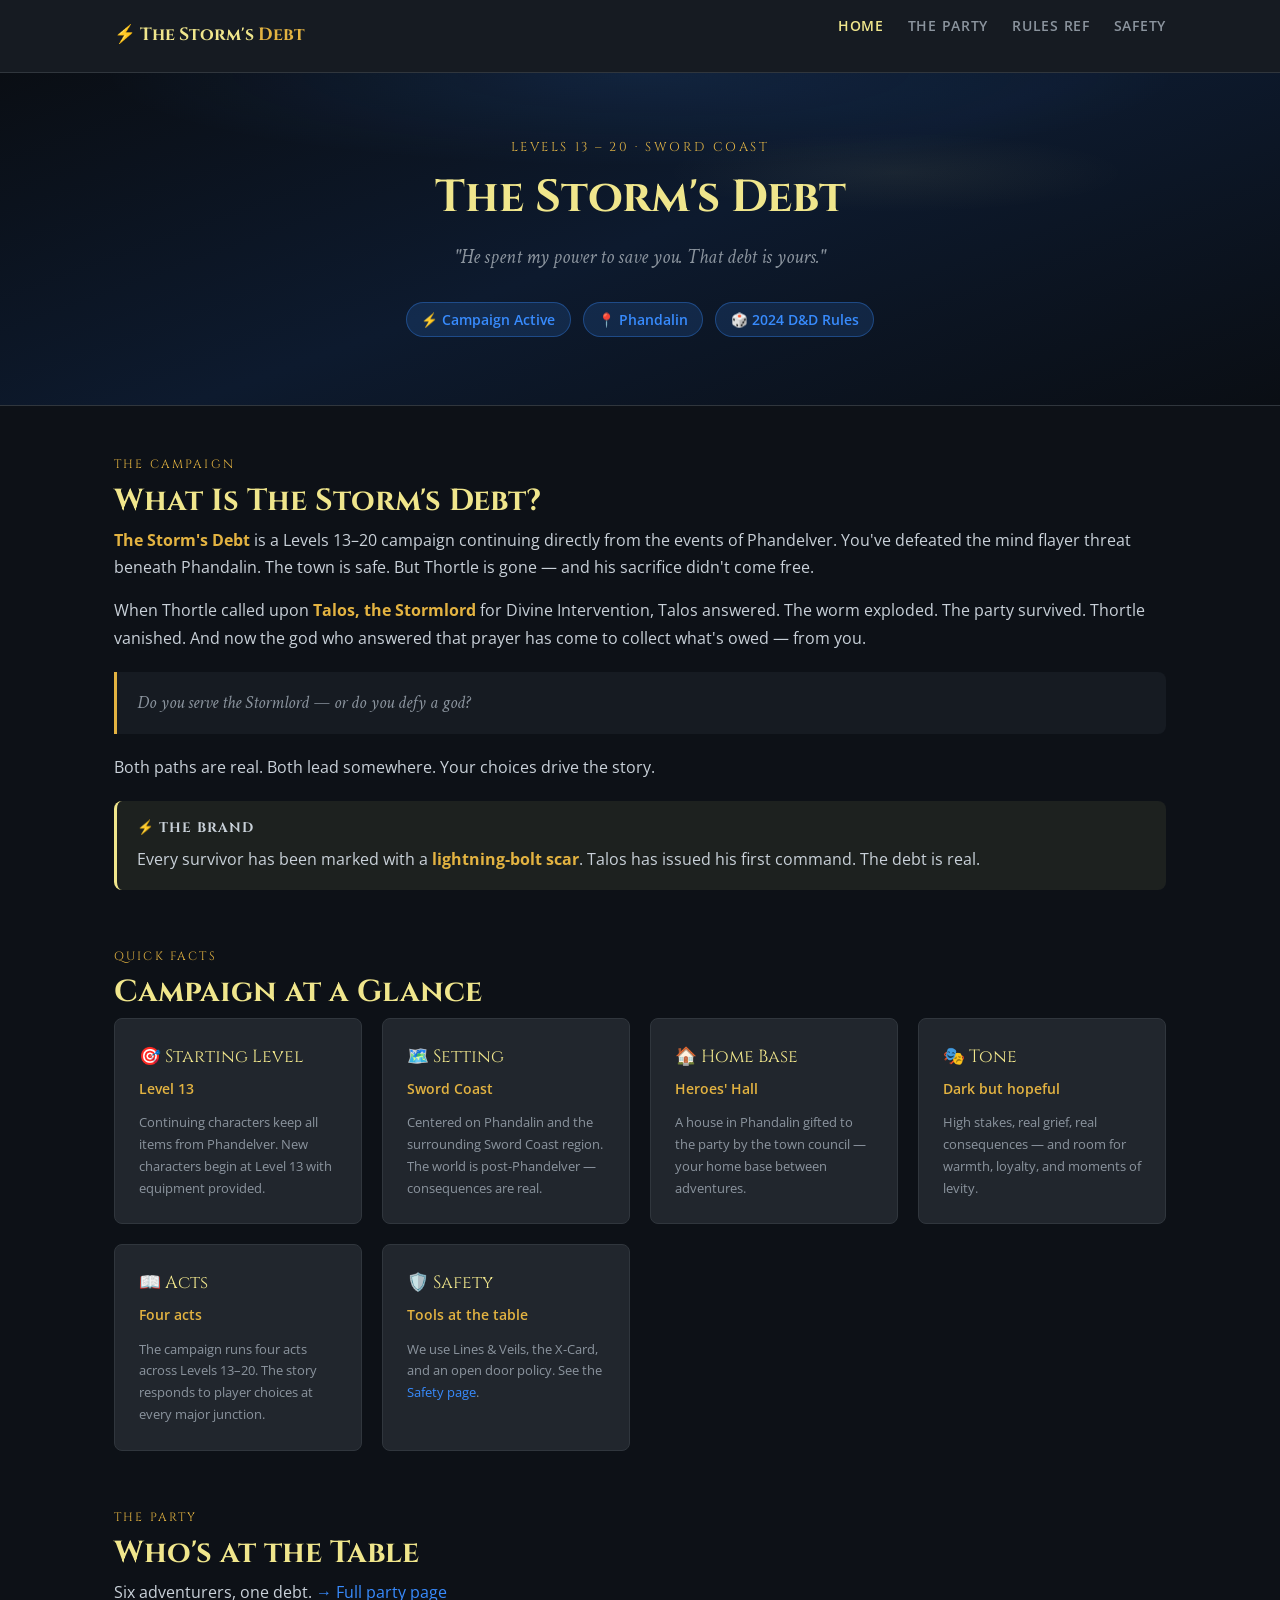
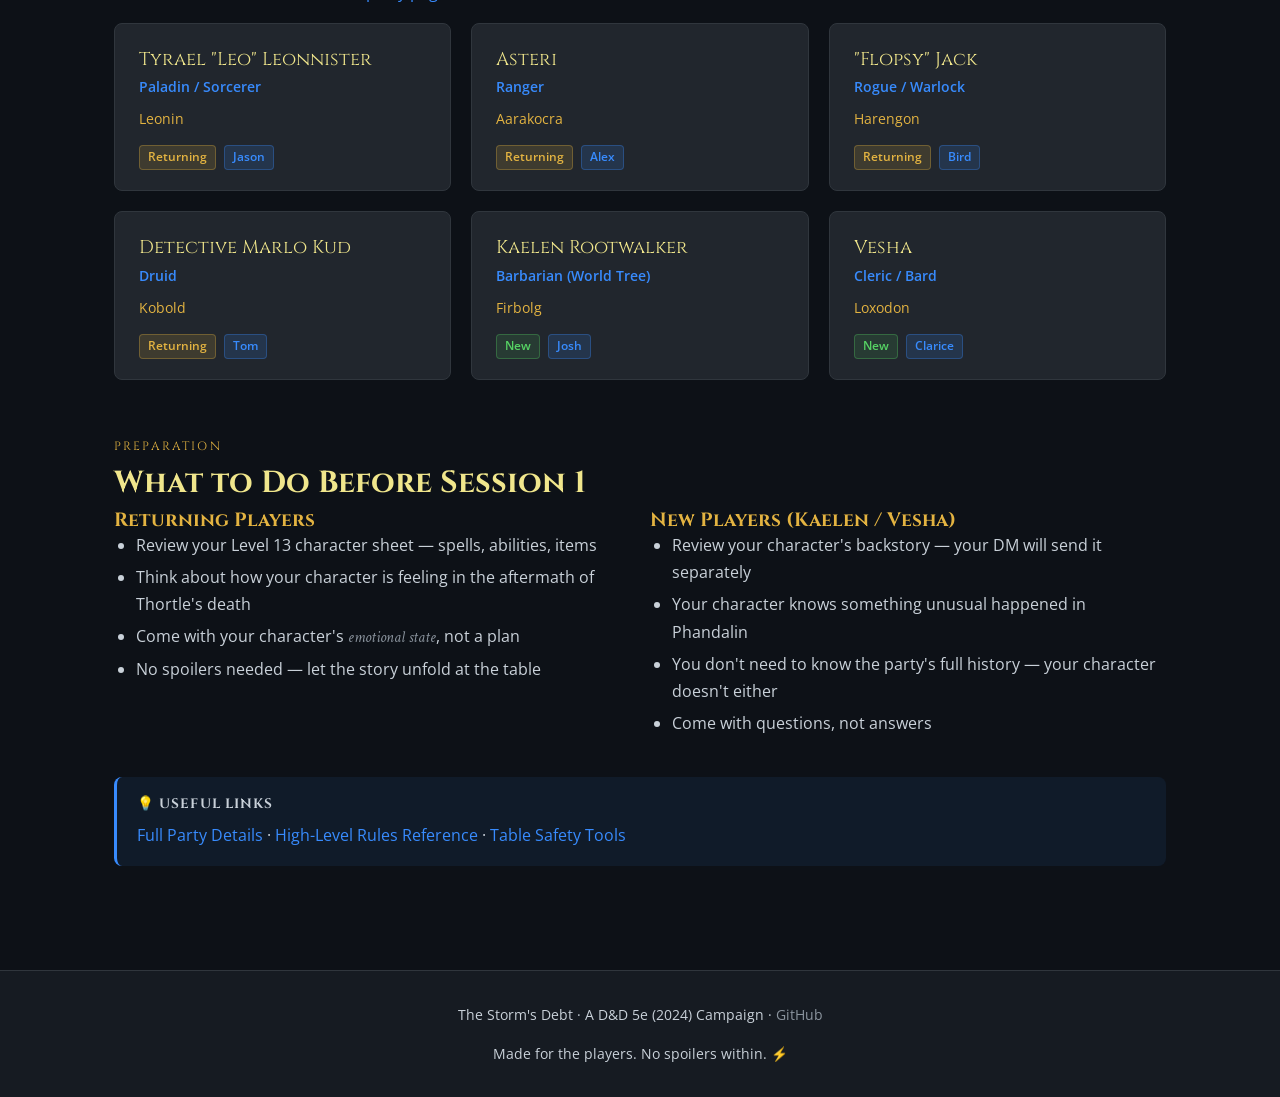
==== index.html @ 98447e7e "Remove Heroes' Hall nav links and inline references Co-authored-by: Copilot <223556219+Copilot@users" ====
<!DOCTYPE html>
<html lang="en">
<head>
  <meta charset="UTF-8" />
  <meta name="viewport" content="width=device-width, initial-scale=1.0" />
  <title>The Storm's Debt — Player Hub</title>
  <link rel="stylesheet" href="style.css" />
</head>
<body>

<nav class="site-nav">
  <div class="nav-inner">
    <span class="nav-brand">⚡ The Storm's <span>Debt</span></span>
    <ul class="nav-links">
      <li><a href="index.html" class="active">Home</a></li>
      <li><a href="party.html">The Party</a></li>
      <li><a href="rules.html">Rules Ref</a></li>
      <li><a href="safety.html">Safety</a></li>
    </ul>
  </div>
</nav>

<header class="hero">
  <p class="hero-eyebrow">Levels 13 – 20 · Sword Coast</p>
  <h1>The Storm's Debt</h1>
  <p class="hero-sub">"He spent my power to save you. That debt is yours."</p>
  <span class="hero-tag">⚡ Campaign Active</span>
  <span class="hero-tag">📍 Phandalin</span>
  <span class="hero-tag">🎲 2024 D&amp;D Rules</span>
</header>

<main class="container">

  <!-- What is this campaign -->
  <section class="section">
    <p class="section-label">The Campaign</p>
    <h2>What Is The Storm's Debt?</h2>
    <p>
      <strong>The Storm's Debt</strong> is a Levels&nbsp;13–20 campaign continuing directly from the events of
      Phandelver. You've defeated the mind flayer threat beneath Phandalin. The town is safe.
      But Thortle is gone — and his sacrifice didn't come free.
    </p>
    <p>
      When Thortle called upon <strong>Talos, the Stormlord</strong> for Divine Intervention, Talos answered.
      The worm exploded. The party survived. Thortle vanished. And now the god who answered that prayer
      has come to collect what's owed — from you.
    </p>
    <blockquote>
      Do you serve the Stormlord — or do you defy a god?
    </blockquote>
    <p>
      Both paths are real. Both lead somewhere. Your choices drive the story.
    </p>

    <div class="callout callout-warn">
      <p class="callout-title">⚡ The Brand</p>
      <p>Every survivor has been marked with a <strong>lightning-bolt scar</strong>.
      Talos has issued his first command. The debt is real.</p>
    </div>
  </section>

  <!-- At a Glance -->
  <section class="section">
    <p class="section-label">Quick Facts</p>
    <h2>Campaign at a Glance</h2>
    <div class="grid-3">
      <div class="card">
        <div class="card-title">🎯 Starting Level</div>
        <div class="card-sub">Level 13</div>
        <p class="card-meta">Continuing characters keep all items from Phandelver. New characters begin at Level 13 with equipment provided.</p>
      </div>
      <div class="card">
        <div class="card-title">🗺️ Setting</div>
        <div class="card-sub">Sword Coast</div>
        <p class="card-meta">Centered on Phandalin and the surrounding Sword Coast region. The world is post-Phandelver — consequences are real.</p>
      </div>
      <div class="card">
        <div class="card-title">🏠 Home Base</div>
        <div class="card-sub">Heroes' Hall</div>
        <p class="card-meta">A house in Phandalin gifted to the party by the town council — your home base between adventures.</p>
      </div>
      <div class="card">
        <div class="card-title">🎭 Tone</div>
        <div class="card-sub">Dark but hopeful</div>
        <p class="card-meta">High stakes, real grief, real consequences — and room for warmth, loyalty, and moments of levity.</p>
      </div>
      <div class="card">
        <div class="card-title">📖 Acts</div>
        <div class="card-sub">Four acts</div>
        <p class="card-meta">The campaign runs four acts across Levels 13–20. The story responds to player choices at every major junction.</p>
      </div>
      <div class="card">
        <div class="card-title">🛡️ Safety</div>
        <div class="card-sub">Tools at the table</div>
        <p class="card-meta">We use Lines &amp; Veils, the X-Card, and an open door policy. See the <a href="safety.html">Safety page</a>.</p>
      </div>
    </div>
  </section>

  <!-- Party Snapshot -->
  <section class="section">
    <p class="section-label">The Party</p>
    <h2>Who's at the Table</h2>
    <p>Six adventurers, one debt. <a href="party.html">→ Full party page</a></p>
    <div class="grid-2">
      <div class="char-card">
        <div class="char-name">Tyrael "Leo" Leonnister</div>
        <div class="char-class">Paladin / Sorcerer</div>
        <div class="char-race">Leonin</div>
        <span class="badge">Returning</span>
        <span class="badge-blue badge">Jason</span>
      </div>
      <div class="char-card">
        <div class="char-name">Asteri</div>
        <div class="char-class">Ranger</div>
        <div class="char-race">Aarakocra</div>
        <span class="badge">Returning</span>
        <span class="badge-blue badge">Alex</span>
      </div>
      <div class="char-card">
        <div class="char-name">"Flopsy" Jack</div>
        <div class="char-class">Rogue / Warlock</div>
        <div class="char-race">Harengon</div>
        <span class="badge">Returning</span>
        <span class="badge-blue badge">Bird</span>
      </div>
      <div class="char-card">
        <div class="char-name">Detective Marlo Kud</div>
        <div class="char-class">Druid</div>
        <div class="char-race">Kobold</div>
        <span class="badge">Returning</span>
        <span class="badge-blue badge">Tom</span>
      </div>
      <div class="char-card">
        <div class="char-name">Kaelen Rootwalker</div>
        <div class="char-class">Barbarian (World Tree)</div>
        <div class="char-race">Firbolg</div>
        <span class="badge-green badge">New</span>
        <span class="badge-blue badge">Josh</span>
      </div>
      <div class="char-card">
        <div class="char-name">Vesha</div>
        <div class="char-class">Cleric / Bard</div>
        <div class="char-race">Loxodon</div>
        <span class="badge-green badge">New</span>
        <span class="badge-blue badge">Clarice</span>
      </div>
    </div>
  </section>

  <!-- Session 0 checklist -->
  <section class="section">
    <p class="section-label">Preparation</p>
    <h2>What to Do Before Session 1</h2>
    <div class="grid-2">
      <div>
        <h3>Returning Players</h3>
        <ul>
          <li>Review your Level&nbsp;13 character sheet — spells, abilities, items</li>
          <li>Think about how your character is feeling in the aftermath of Thortle's death</li>
          <li>Come with your character's <em>emotional state</em>, not a plan</li>
          <li>No spoilers needed — let the story unfold at the table</li>
        </ul>
      </div>
      <div>
        <h3>New Players (Kaelen / Vesha)</h3>
        <ul>
          <li>Review your character's backstory — your DM will send it separately</li>
          <li>Your character knows something unusual happened in Phandalin</li>
          <li>You don't need to know the party's full history — your character doesn't either</li>
          <li>Come with questions, not answers</li>
        </ul>
      </div>
    </div>

    <div class="callout callout-info mt-3">
      <p class="callout-title">💡 Useful Links</p>
      <p>
        <a href="party.html">Full Party Details</a> ·
        <a href="rules.html">High-Level Rules Reference</a> ·
        <a href="safety.html">Table Safety Tools</a>
      </p>
    </div>
  </section>

</main>

<footer class="site-footer">
  <p>The Storm's Debt · A D&amp;D 5e (2024) Campaign · <a href="https://github.com/beardofedu/storms-debt-players" target="_blank">GitHub</a></p>
  <p class="mt-1">Made for the players. No spoilers within. ⚡</p>
</footer>

</body>
</html>
---- style.css ----
/* The Storm's Debt — Player Site Styles */

@import url('https://fonts.googleapis.com/css2?family=Cinzel:wght@400;600;700&family=Crimson+Text:ital,wght@0,400;0,600;1,400&family=Open+Sans:wght@400;600&display=swap');

:root {
  --bg:         #0d1117;
  --surface:    #161b22;
  --card:       #21262d;
  --border:     #30363d;
  --text:       #c9d1d9;
  --text-muted: #8b949e;
  --accent:     #388bfd;
  --gold:       #e3b341;
  --lightning:  #f0e68c;
  --danger:     #f85149;
  --success:    #56d364;
  --radius:     8px;
}

*, *::before, *::after { box-sizing: border-box; margin: 0; padding: 0; }

html { scroll-behavior: smooth; }

body {
  background: var(--bg);
  color: var(--text);
  font-family: 'Open Sans', sans-serif;
  font-size: 16px;
  line-height: 1.7;
  min-height: 100vh;
}

/* ── Typography ───────────────────────────────────────────────── */
h1, h2, h3, h4 {
  font-family: 'Cinzel', serif;
  line-height: 1.2;
  color: var(--lightning);
}

h1 { font-size: clamp(1.8rem, 4vw, 2.8rem); }
h2 { font-size: clamp(1.3rem, 3vw, 1.9rem); margin-bottom: .5rem; }
h3 { font-size: 1.2rem; color: var(--gold); }
h4 { font-size: 1rem; color: var(--accent); }

p { margin-bottom: 1rem; color: var(--text); }
p:last-child { margin-bottom: 0; }

a { color: var(--accent); text-decoration: none; transition: color .2s; }
a:hover { color: var(--lightning); }

strong { color: var(--gold); }
em { font-family: 'Crimson Text', serif; font-style: italic; color: var(--text-muted); }

ul, ol { padding-left: 1.4rem; margin-bottom: 1rem; }
li { margin-bottom: .3rem; }

hr {
  border: none;
  border-top: 1px solid var(--border);
  margin: 2rem 0;
}

/* ── Navigation ───────────────────────────────────────────────── */
.site-nav {
  background: var(--surface);
  border-bottom: 1px solid var(--border);
  position: sticky;
  top: 0;
  z-index: 100;
}

.nav-inner {
  max-width: 1100px;
  margin: 0 auto;
  padding: .75rem 1.5rem;
  display: flex;
  align-items: center;
  justify-content: space-between;
  gap: 1rem;
  flex-wrap: wrap;
}

.nav-brand {
  font-family: 'Cinzel', serif;
  font-size: 1.1rem;
  font-weight: 700;
  color: var(--lightning);
  white-space: nowrap;
}

.nav-brand span { color: var(--gold); }

.nav-links {
  display: flex;
  gap: 1.5rem;
  list-style: none;
  flex-wrap: wrap;
}

.nav-links a {
  color: var(--text-muted);
  font-size: .9rem;
  font-weight: 600;
  text-transform: uppercase;
  letter-spacing: .05em;
  transition: color .2s;
}

.nav-links a:hover,
.nav-links a.active { color: var(--lightning); }

/* ── Hero Banner ──────────────────────────────────────────────── */
.hero {
  background: linear-gradient(160deg, #0a0e14 0%, #0d1a2e 50%, #0a0e14 100%);
  border-bottom: 1px solid var(--border);
  padding: 4rem 1.5rem;
  text-align: center;
  position: relative;
  overflow: hidden;
}

.hero::before {
  content: '';
  position: absolute;
  inset: 0;
  background:
    radial-gradient(ellipse 60% 40% at 50% 0%, rgba(56,139,253,.12) 0%, transparent 70%),
    radial-gradient(ellipse 30% 20% at 70% 30%, rgba(240,230,140,.06) 0%, transparent 60%);
  pointer-events: none;
}

.hero-eyebrow {
  font-family: 'Cinzel', serif;
  font-size: .8rem;
  letter-spacing: .2em;
  text-transform: uppercase;
  color: var(--gold);
  margin-bottom: .75rem;
}

.hero h1 { margin-bottom: 1rem; }

.hero-sub {
  font-family: 'Crimson Text', serif;
  font-size: 1.25rem;
  color: var(--text-muted);
  max-width: 600px;
  margin: 0 auto 1.5rem;
  font-style: italic;
}

.hero-tag {
  display: inline-block;
  background: rgba(56,139,253,.15);
  border: 1px solid rgba(56,139,253,.35);
  border-radius: 20px;
  padding: .3rem .9rem;
  font-size: .85rem;
  color: var(--accent);
  font-weight: 600;
  margin: .25rem;
}

/* ── Page Header (non-home pages) ─────────────────────────────── */
.page-header {
  background: var(--surface);
  border-bottom: 1px solid var(--border);
  padding: 2.5rem 1.5rem;
  text-align: center;
}

.page-header h1 { margin-bottom: .5rem; }
.page-header p { color: var(--text-muted); font-style: italic; font-family: 'Crimson Text', serif; font-size: 1.1rem; }

/* ── Layout ───────────────────────────────────────────────────── */
.container {
  max-width: 1100px;
  margin: 0 auto;
  padding: 3rem 1.5rem;
}

.section { margin-bottom: 3.5rem; }
.section-label {
  font-family: 'Cinzel', serif;
  font-size: .75rem;
  letter-spacing: .18em;
  text-transform: uppercase;
  color: var(--gold);
  margin-bottom: .5rem;
}

.grid-2 { display: grid; grid-template-columns: repeat(auto-fit, minmax(280px, 1fr)); gap: 1.25rem; }
.grid-3 { display: grid; grid-template-columns: repeat(auto-fit, minmax(220px, 1fr)); gap: 1.25rem; }

/* ── Cards ────────────────────────────────────────────────────── */
.card {
  background: var(--card);
  border: 1px solid var(--border);
  border-radius: var(--radius);
  padding: 1.5rem;
  transition: border-color .2s, transform .15s;
}

.card:hover {
  border-color: var(--accent);
  transform: translateY(-2px);
}

.card-title {
  font-family: 'Cinzel', serif;
  font-size: 1.1rem;
  color: var(--lightning);
  margin-bottom: .25rem;
}

.card-sub {
  font-size: .85rem;
  color: var(--gold);
  margin-bottom: .75rem;
  font-weight: 600;
}

.card-meta {
  font-size: .8rem;
  color: var(--text-muted);
}

/* ── Character Cards ──────────────────────────────────────────── */
.char-card {
  background: var(--card);
  border: 1px solid var(--border);
  border-radius: var(--radius);
  padding: 1.25rem 1.5rem;
  transition: border-color .2s;
}

.char-card:hover { border-color: var(--gold); }

.char-name {
  font-family: 'Cinzel', serif;
  font-size: 1.15rem;
  color: var(--lightning);
}

.char-class {
  font-size: .9rem;
  color: var(--accent);
  font-weight: 600;
  margin-bottom: .5rem;
}

.char-race {
  font-size: .85rem;
  color: var(--gold);
  margin-bottom: .75rem;
}

.char-player {
  font-size: .8rem;
  color: var(--text-muted);
  text-transform: uppercase;
  letter-spacing: .05em;
}

.badge {
  display: inline-block;
  background: rgba(227,179,65,.15);
  border: 1px solid rgba(227,179,65,.3);
  border-radius: 4px;
  padding: .1rem .5rem;
  font-size: .75rem;
  color: var(--gold);
  font-weight: 600;
  margin-right: .25rem;
}

.badge-blue {
  background: rgba(56,139,253,.15);
  border-color: rgba(56,139,253,.3);
  color: var(--accent);
}

.badge-green {
  background: rgba(86,211,100,.12);
  border-color: rgba(86,211,100,.3);
  color: var(--success);
}

/* ── Tables ───────────────────────────────────────────────────── */
.table-wrap { overflow-x: auto; margin: 1rem 0; border-radius: var(--radius); border: 1px solid var(--border); }

table {
  width: 100%;
  border-collapse: collapse;
  font-size: .9rem;
}

thead { background: var(--surface); }

th {
  text-align: left;
  padding: .75rem 1rem;
  font-family: 'Cinzel', serif;
  font-size: .8rem;
  font-weight: 600;
  color: var(--gold);
  letter-spacing: .06em;
  text-transform: uppercase;
  border-bottom: 1px solid var(--border);
  white-space: nowrap;
}

td {
  padding: .7rem 1rem;
  border-bottom: 1px solid rgba(48,54,61,.6);
  vertical-align: top;
}

tr:last-child td { border-bottom: none; }
tr:hover td { background: rgba(255,255,255,.02); }

/* ── Callouts ─────────────────────────────────────────────────── */
.callout {
  border-radius: var(--radius);
  padding: 1rem 1.25rem;
  margin: 1.25rem 0;
  border-left: 3px solid;
}

.callout-info {
  background: rgba(56,139,253,.08);
  border-color: var(--accent);
}

.callout-warn {
  background: rgba(240,230,140,.07);
  border-color: var(--lightning);
}

.callout-danger {
  background: rgba(248,81,73,.08);
  border-color: var(--danger);
}

.callout-success {
  background: rgba(86,211,100,.08);
  border-color: var(--success);
}

.callout-title {
  font-family: 'Cinzel', serif;
  font-size: .85rem;
  font-weight: 700;
  text-transform: uppercase;
  letter-spacing: .08em;
  margin-bottom: .4rem;
}

/* ── Facility Grid ────────────────────────────────────────────── */
.facility-card {
  background: var(--card);
  border: 1px solid var(--border);
  border-radius: var(--radius);
  padding: 1rem 1.25rem;
}

.facility-name {
  font-family: 'Cinzel', serif;
  font-size: 1rem;
  color: var(--lightning);
  margin-bottom: .2rem;
}

.facility-steward {
  font-size: .8rem;
  color: var(--gold);
  margin-bottom: .5rem;
}

.facility-desc {
  font-size: .875rem;
  color: var(--text-muted);
  line-height: 1.5;
}

/* ── Quote Block ──────────────────────────────────────────────── */
blockquote {
  background: var(--surface);
  border-left: 3px solid var(--gold);
  border-radius: 0 var(--radius) var(--radius) 0;
  padding: 1rem 1.25rem;
  margin: 1.25rem 0;
  font-family: 'Crimson Text', serif;
  font-size: 1.1rem;
  font-style: italic;
  color: var(--text-muted);
}

/* ── Footer ───────────────────────────────────────────────────── */
.site-footer {
  background: var(--surface);
  border-top: 1px solid var(--border);
  text-align: center;
  padding: 2rem 1.5rem;
  font-size: .85rem;
  color: var(--text-muted);
}

.site-footer a { color: var(--text-muted); }
.site-footer a:hover { color: var(--accent); }

/* ── D&D Beyond Link ──────────────────────────────────────────── */
.ddb-link {
  display: inline-flex;
  align-items: center;
  gap: .35rem;
  margin-top: .85rem;
  padding: .35rem .75rem;
  background: rgba(190,30,45,.12);
  border: 1px solid rgba(190,30,45,.35);
  border-radius: 6px;
  font-size: .8rem;
  font-weight: 600;
  color: #e8524a;
  text-decoration: none;
  transition: background .2s, border-color .2s, color .2s;
}

.ddb-link:hover {
  background: rgba(190,30,45,.22);
  border-color: rgba(190,30,45,.6);
  color: #f0756e;
}

.ddb-icon {
  width: 16px;
  height: 16px;
  object-fit: contain;
  flex-shrink: 0;
  image-rendering: auto;
}

/* ── Utility ──────────────────────────────────────────────────── */
.text-muted  { color: var(--text-muted); }
.text-gold   { color: var(--gold); }
.text-accent { color: var(--accent); }
.text-center { text-align: center; }
.mt-1  { margin-top: .5rem; }
.mt-2  { margin-top: 1rem; }
.mt-3  { margin-top: 1.5rem; }
.mb-0  { margin-bottom: 0 !important; }
.mb-1  { margin-bottom: .5rem; }
.mb-2  { margin-bottom: 1rem; }

/* ── Responsive ───────────────────────────────────────────────── */
@media (max-width: 600px) {
  .nav-links { gap: .75rem; }
  .nav-links a { font-size: .8rem; }
  .hero { padding: 2.5rem 1rem; }
  .container { padding: 2rem 1rem; }
  table { font-size: .8rem; }
  th, td { padding: .6rem .75rem; }
}
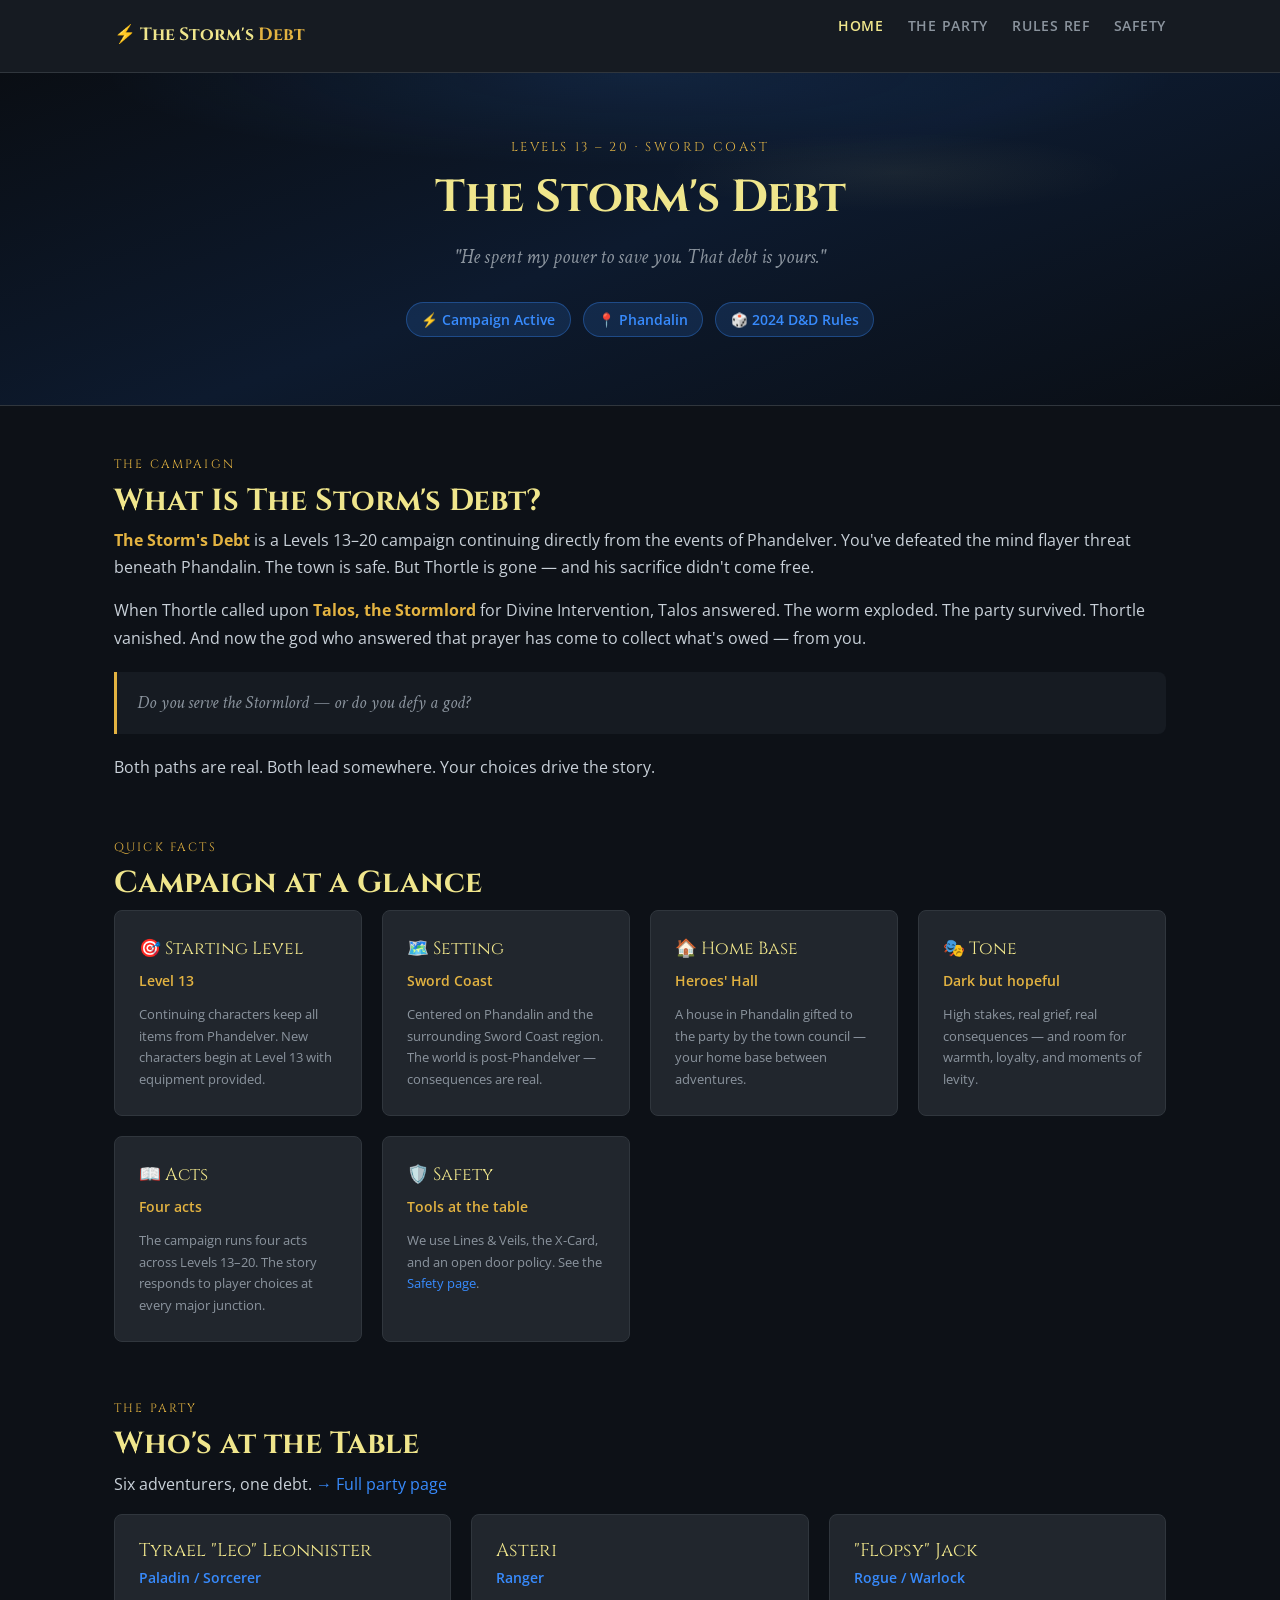
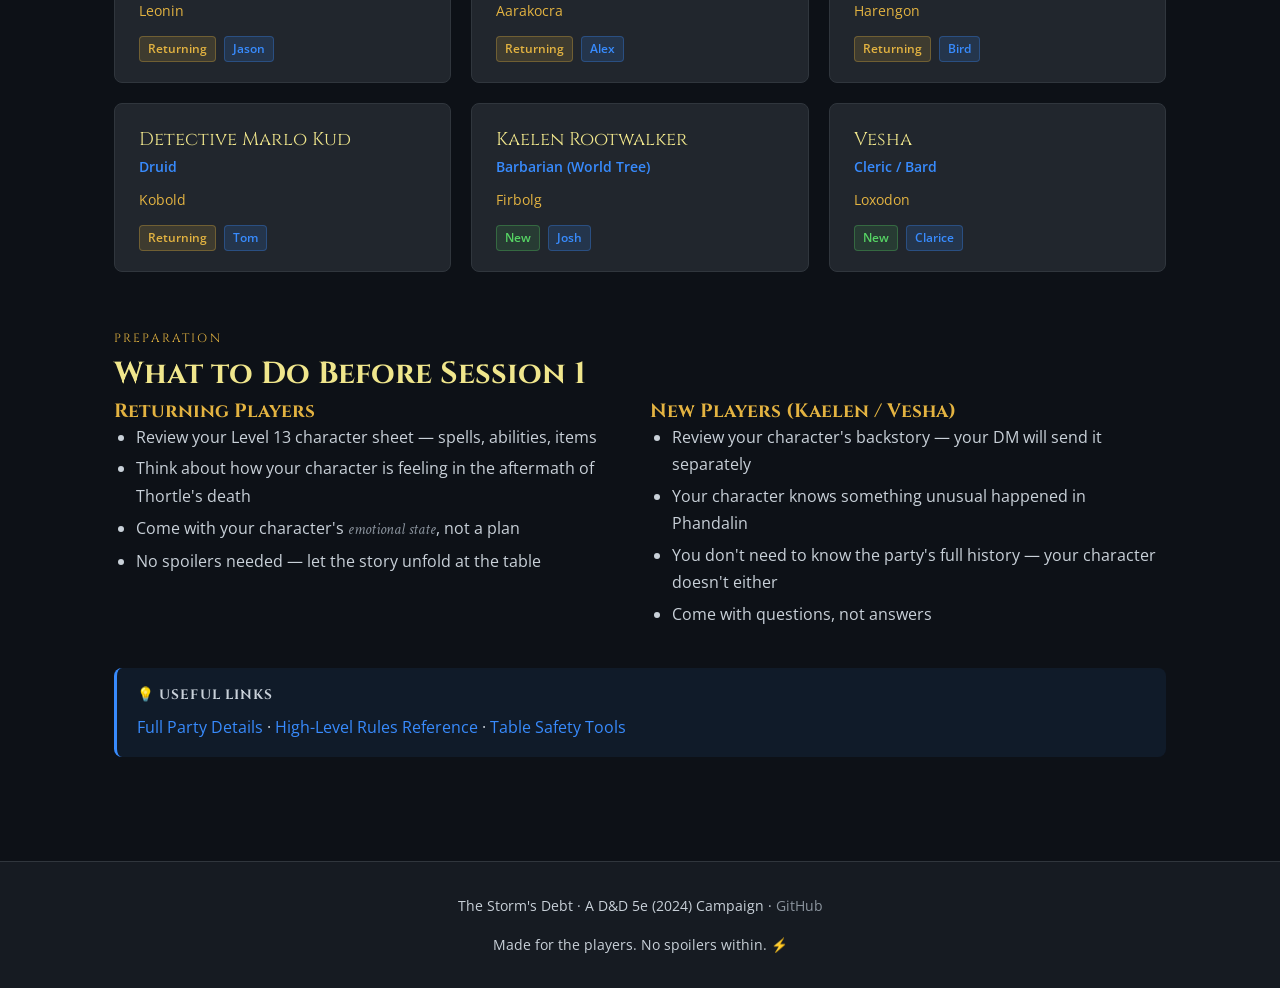
==== commit 2856567d: "Hide 'The Brand' callout on index page Co-authored-by: Copilot <223556219+Copilot@users.noreply.gith" ====
--- a/index.html
+++ b/index.html
@@ -52,11 +52,13 @@
       Both paths are real. Both lead somewhere. Your choices drive the story.
     </p>
 
+    <!-- The Brand callout hidden for now
     <div class="callout callout-warn">
       <p class="callout-title">⚡ The Brand</p>
       <p>Every survivor has been marked with a <strong>lightning-bolt scar</strong>.
       Talos has issued his first command. The debt is real.</p>
     </div>
+    -->
   </section>
 
   <!-- At a Glance -->
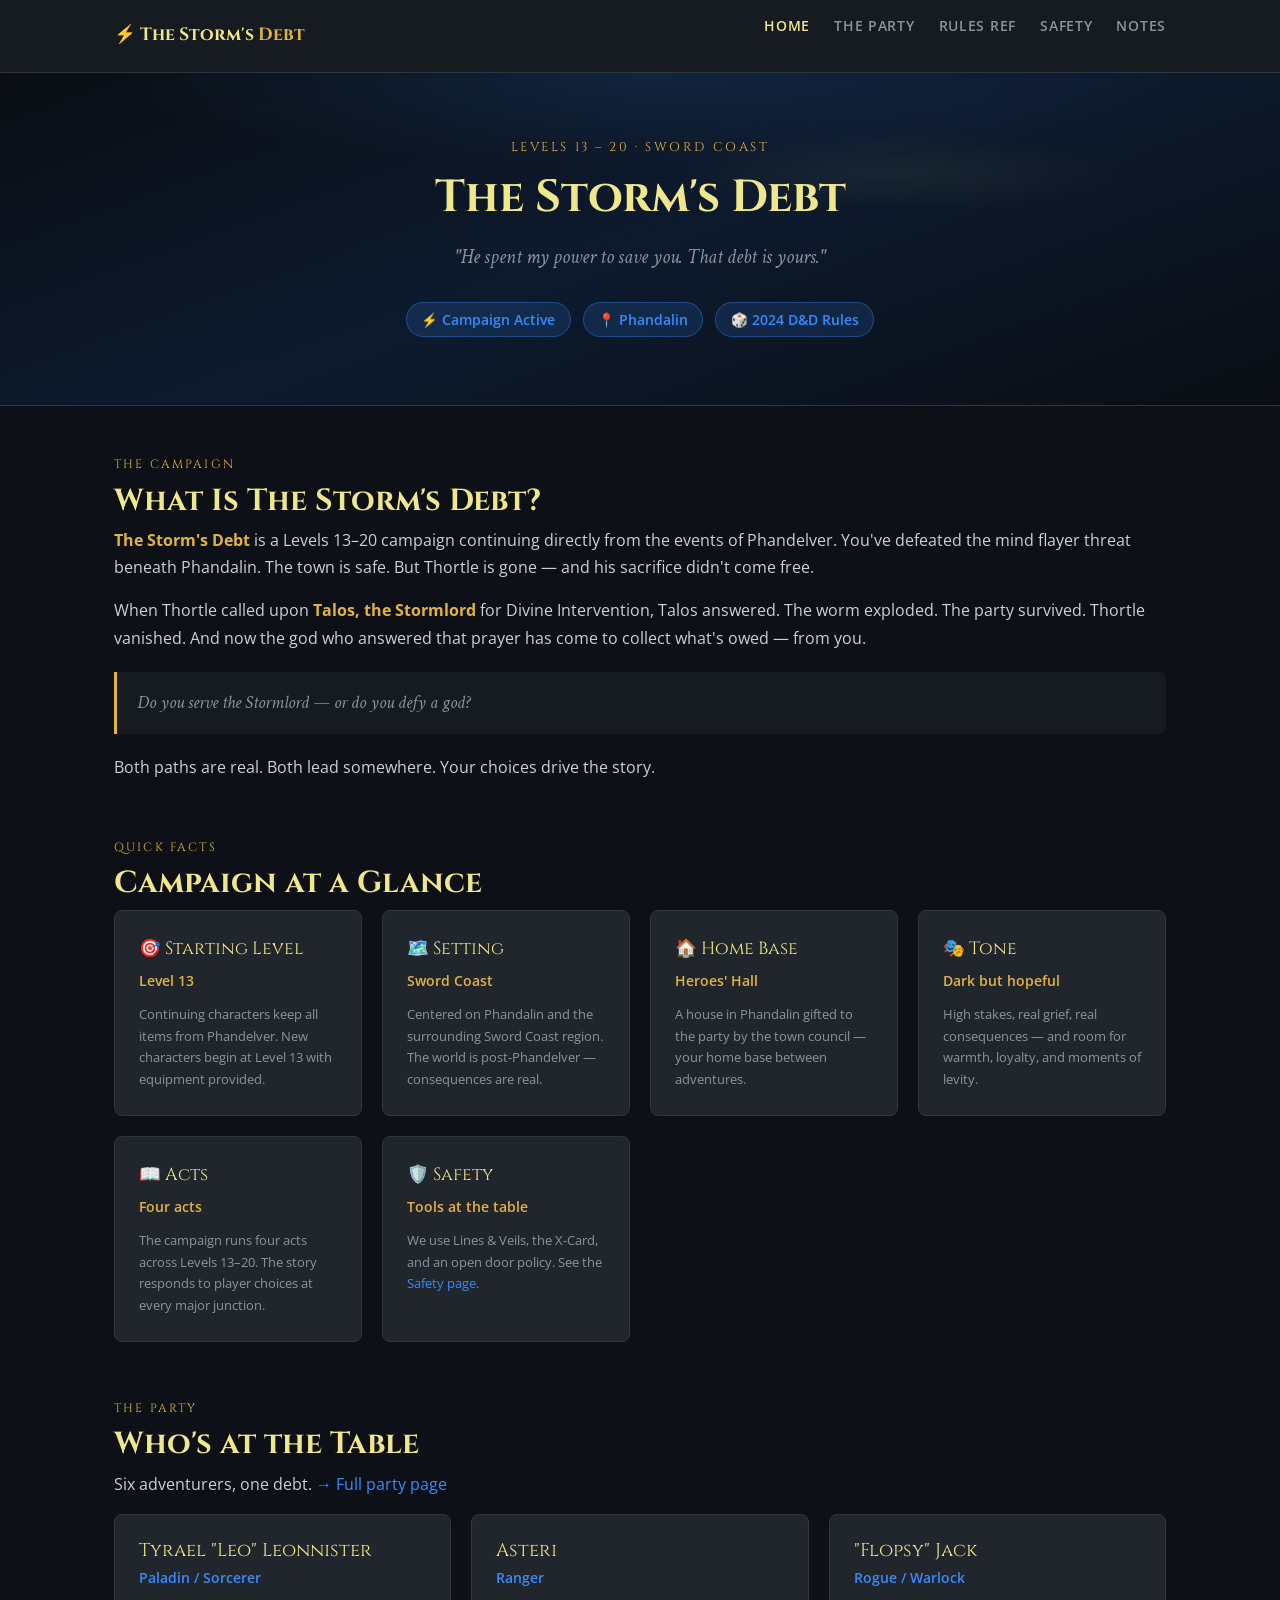
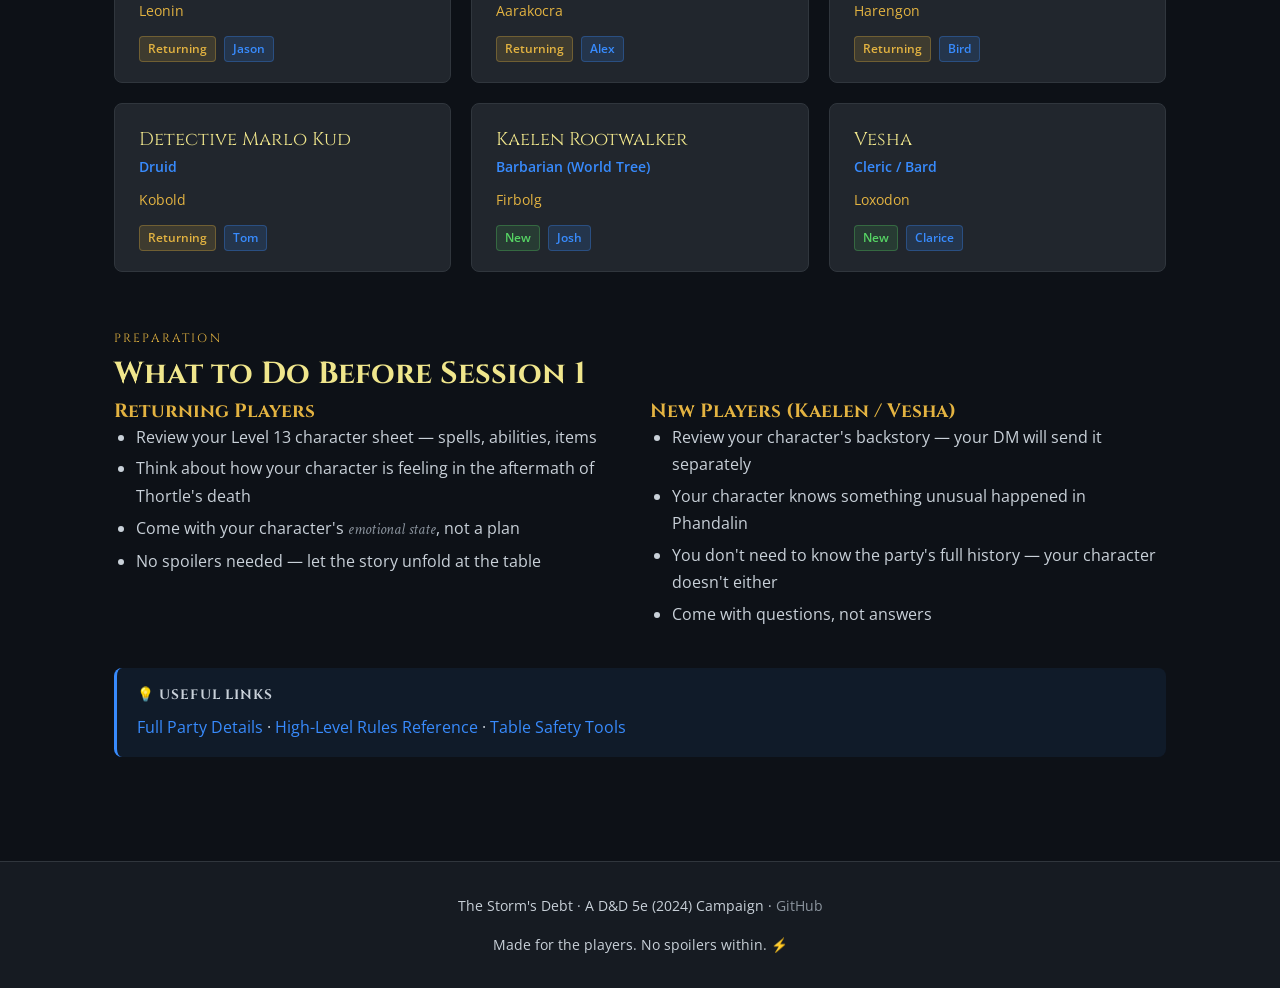
==== commit 0197a3ca: "Add Notes link to nav header on all pages Co-authored-by: Copilot <223556219+Copilot@users.noreply.g" ====
--- a/index.html
+++ b/index.html
@@ -16,6 +16,7 @@
       <li><a href="party.html">The Party</a></li>
       <li><a href="rules.html">Rules Ref</a></li>
       <li><a href="safety.html">Safety</a></li>
+      <li><a href="https://docs.google.com/document/d/15RtunA9WTFfW29Kl--05QRfiUGtuOV6vPU0Ejr-IwFA/edit?tab=t.0" target="_blank" rel="noopener">Notes</a></li>
     </ul>
   </div>
 </nav>
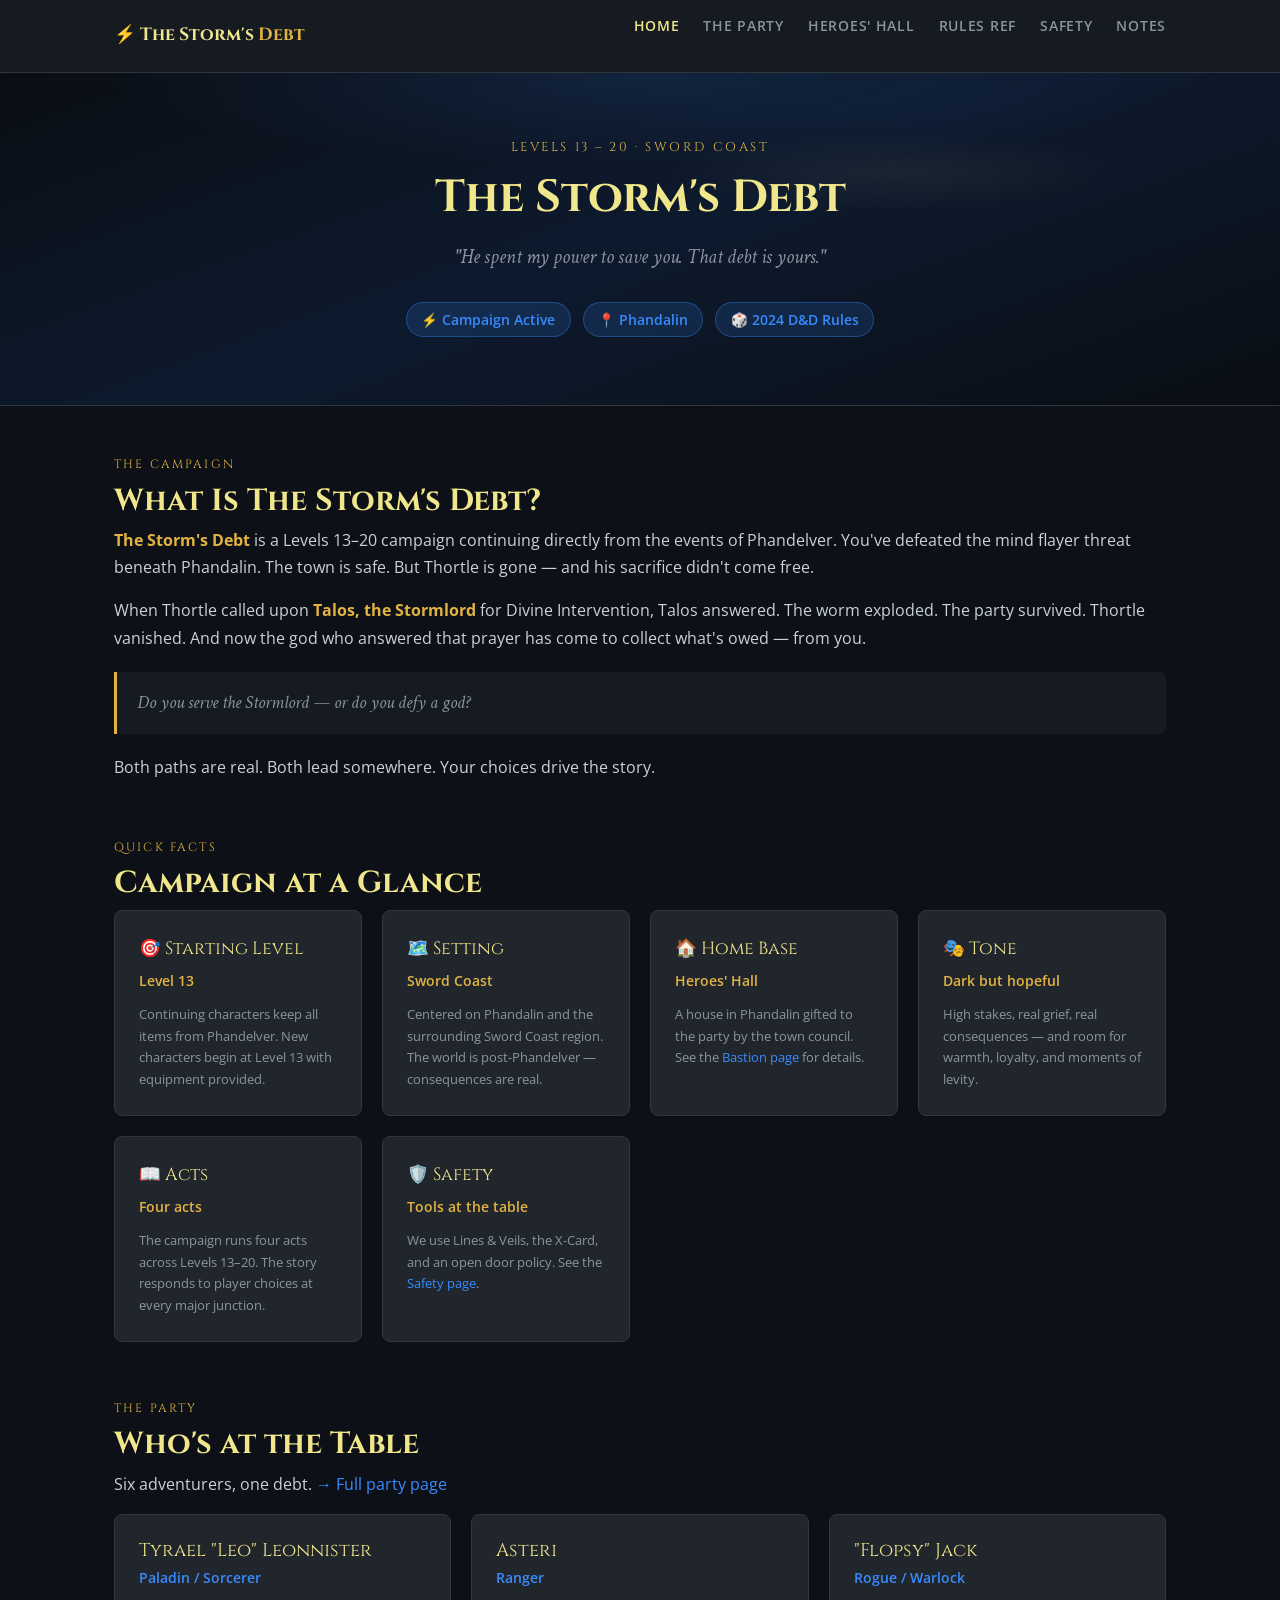
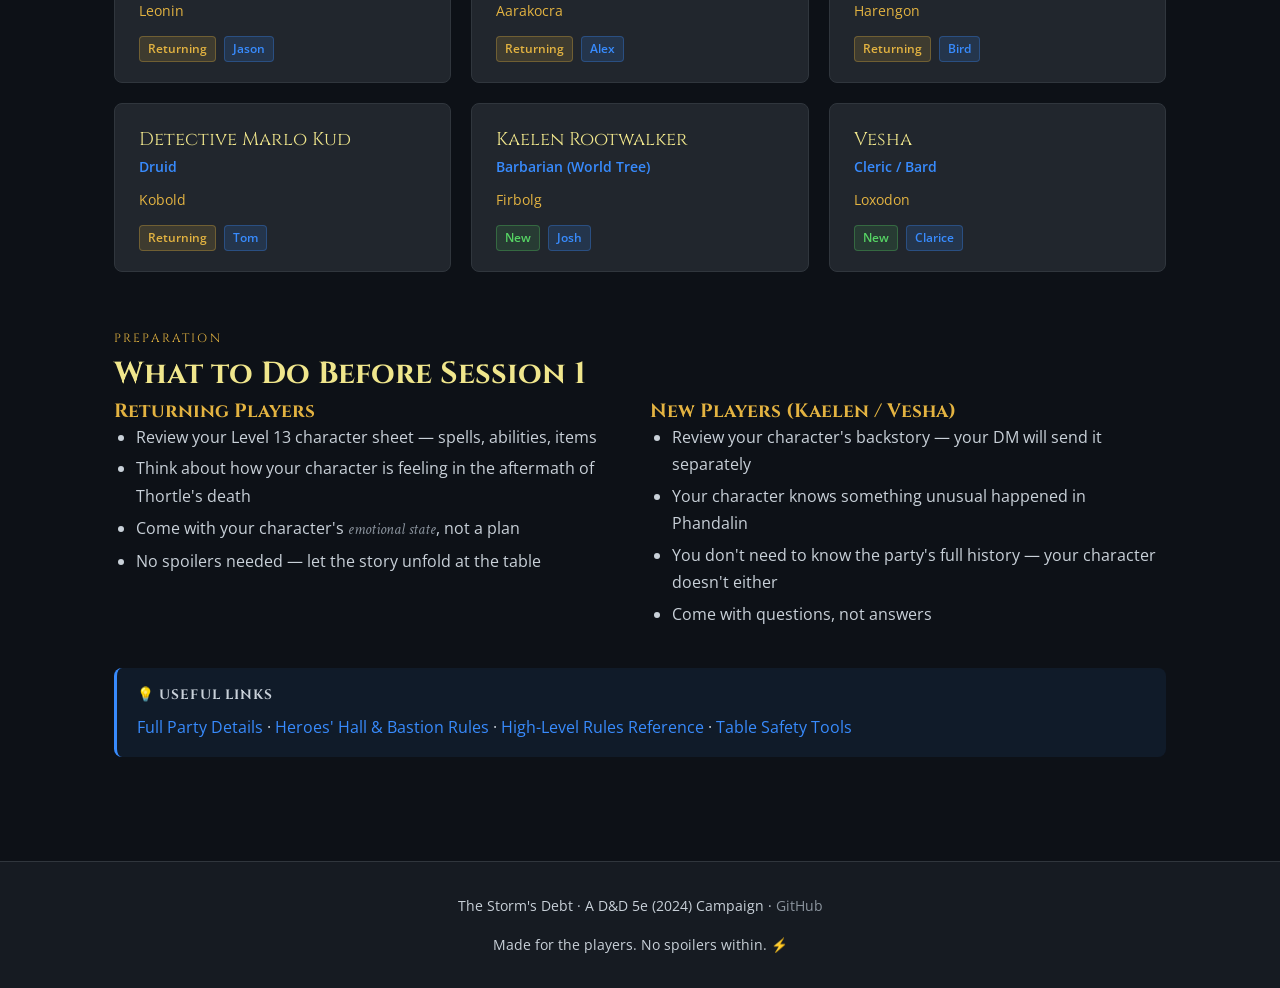
==== commit d9564a05: "Restore Heroes' Hall nav links and inline references Co-authored-by: Copilot <223556219+Copilot@user" ====
--- a/index.html
+++ b/index.html
@@ -14,6 +14,7 @@
     <ul class="nav-links">
       <li><a href="index.html" class="active">Home</a></li>
       <li><a href="party.html">The Party</a></li>
+      <li><a href="bastion.html">Heroes' Hall</a></li>
       <li><a href="rules.html">Rules Ref</a></li>
       <li><a href="safety.html">Safety</a></li>
       <li><a href="https://docs.google.com/document/d/15RtunA9WTFfW29Kl--05QRfiUGtuOV6vPU0Ejr-IwFA/edit?tab=t.0" target="_blank" rel="noopener">Notes</a></li>
@@ -80,7 +81,7 @@
       <div class="card">
         <div class="card-title">🏠 Home Base</div>
         <div class="card-sub">Heroes' Hall</div>
-        <p class="card-meta">A house in Phandalin gifted to the party by the town council — your home base between adventures.</p>
+        <p class="card-meta">A house in Phandalin gifted to the party by the town council. See the <a href="bastion.html">Bastion page</a> for details.</p>
       </div>
       <div class="card">
         <div class="card-title">🎭 Tone</div>
@@ -180,6 +181,7 @@
       <p class="callout-title">💡 Useful Links</p>
       <p>
         <a href="party.html">Full Party Details</a> ·
+        <a href="bastion.html">Heroes' Hall &amp; Bastion Rules</a> ·
         <a href="rules.html">High-Level Rules Reference</a> ·
         <a href="safety.html">Table Safety Tools</a>
       </p>
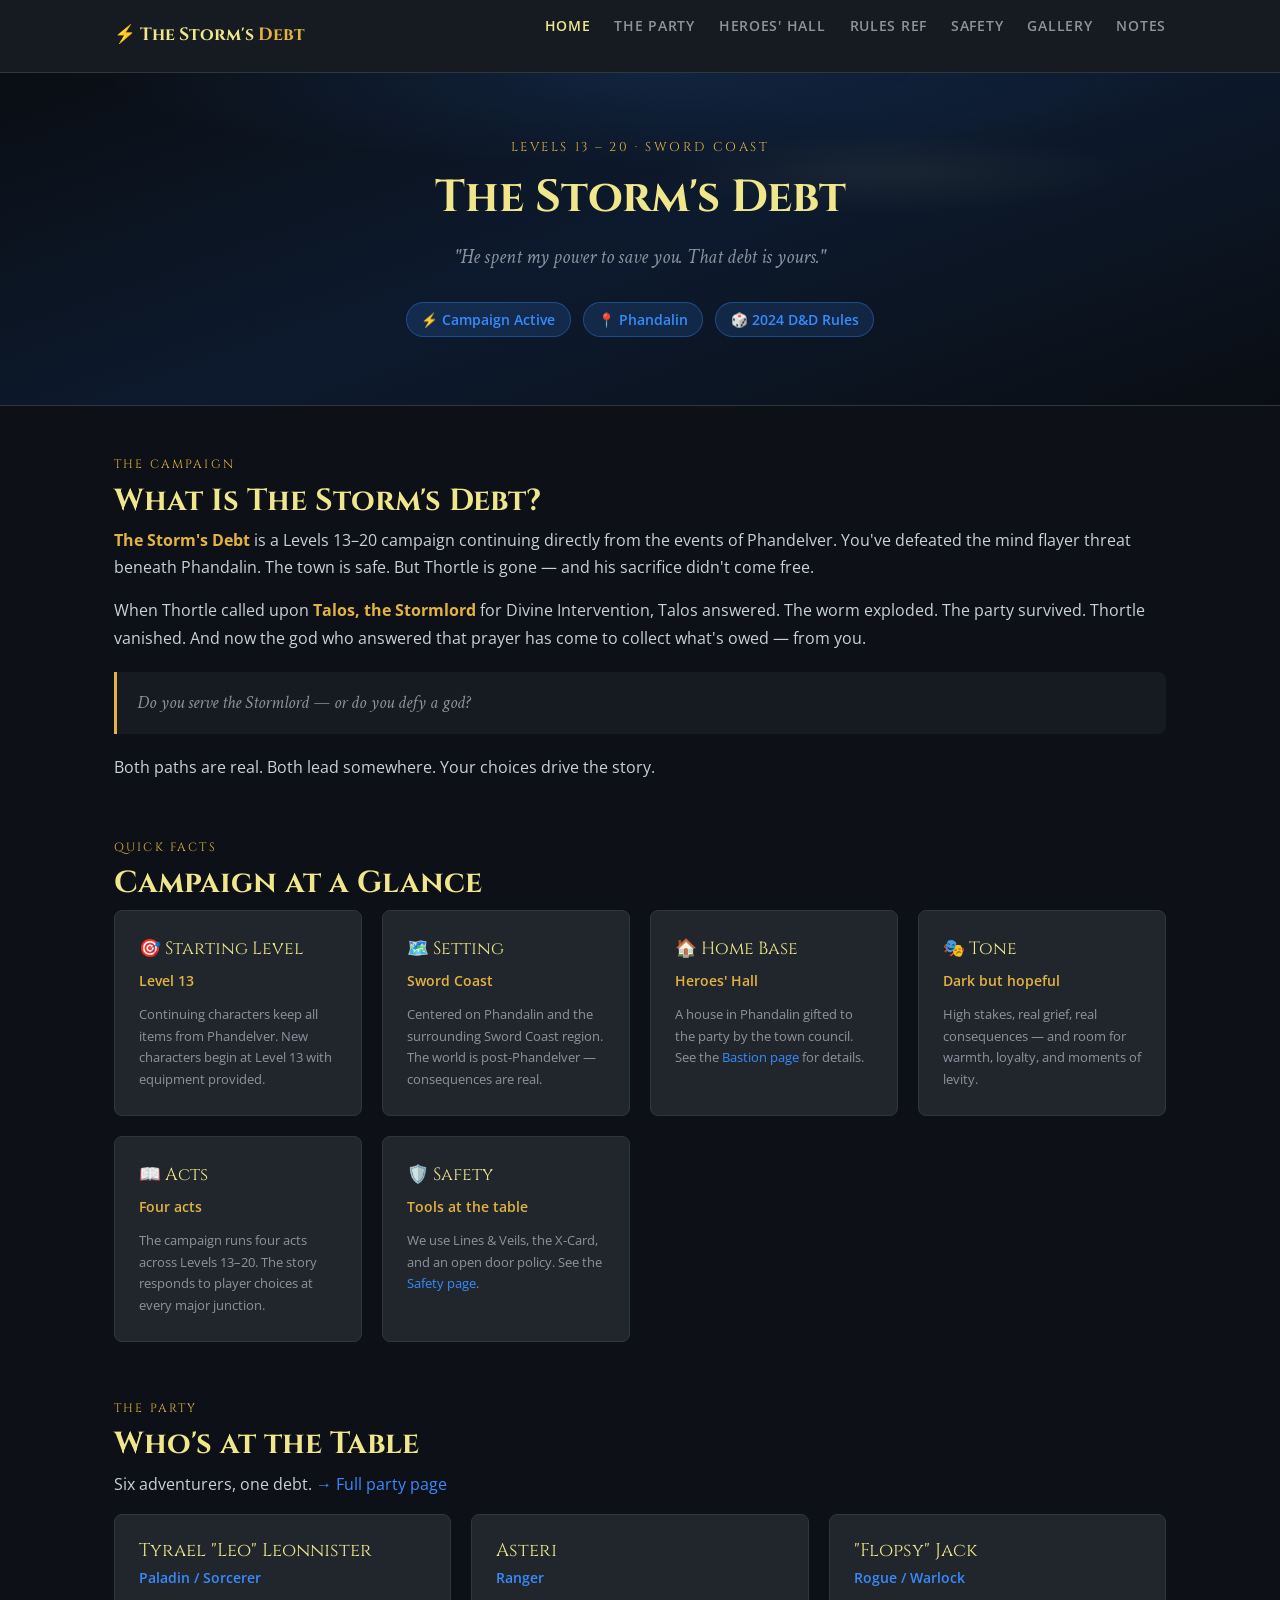
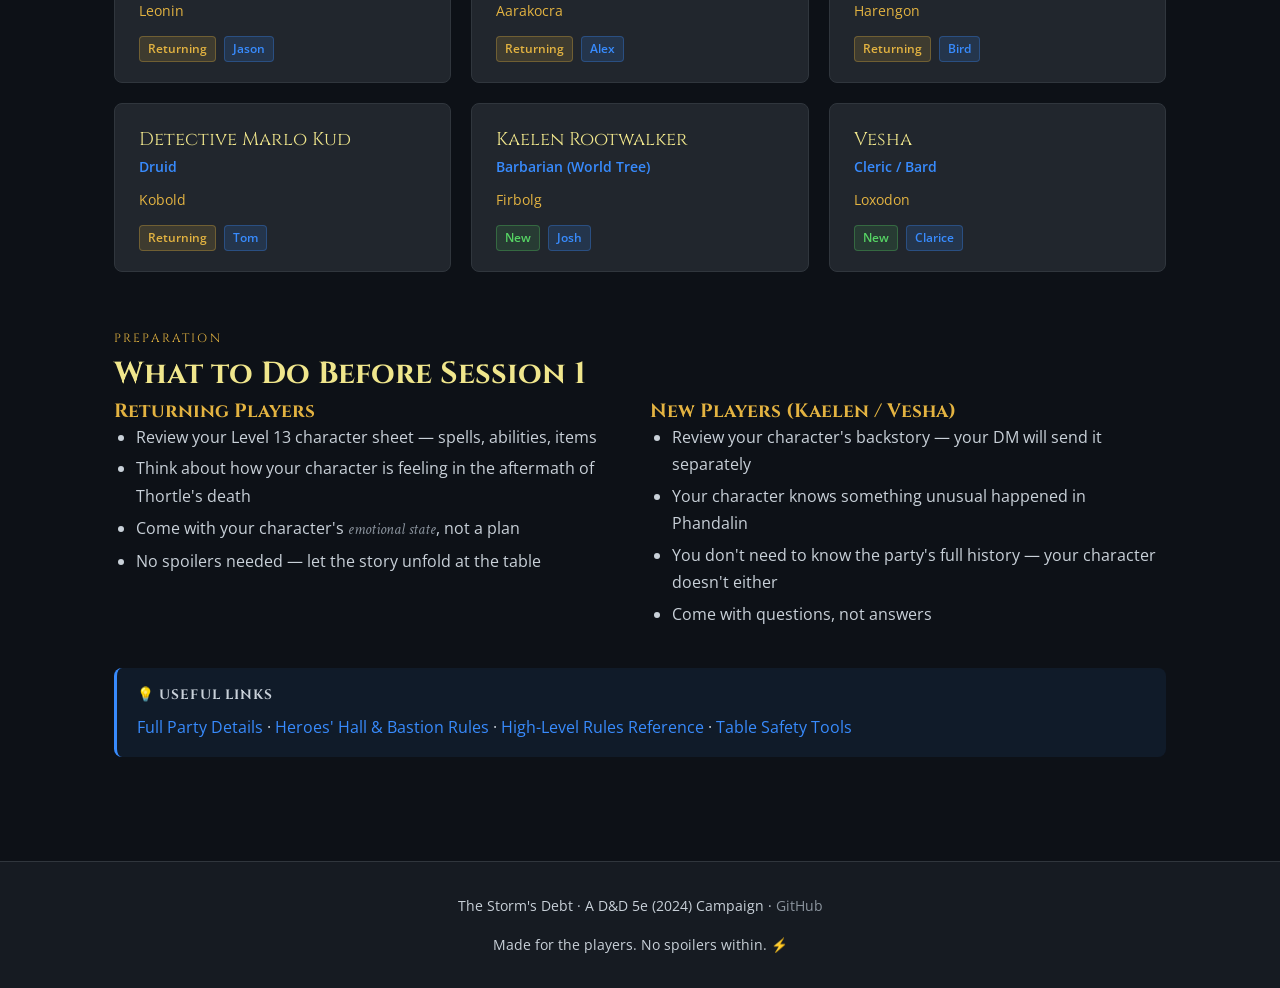
==== commit 7fdb54c9: "Add Storm's Eye Gallery page with masonry layout, lightbox viewer, and nav links - Create gallery.ht" ====
--- a/index.html
+++ b/index.html
@@ -17,6 +17,7 @@
       <li><a href="bastion.html">Heroes' Hall</a></li>
       <li><a href="rules.html">Rules Ref</a></li>
       <li><a href="safety.html">Safety</a></li>
+      <li><a href="gallery.html">Gallery</a></li>
       <li><a href="https://docs.google.com/document/d/15RtunA9WTFfW29Kl--05QRfiUGtuOV6vPU0Ejr-IwFA/edit?tab=t.0" target="_blank" rel="noopener">Notes</a></li>
     </ul>
   </div>
--- a/style.css
+++ b/style.css
@@ -440,6 +440,117 @@
   image-rendering: auto;
 }
 
+/* ── Gallery ──────────────────────────────────────────────────── */
+.gallery-masonry {
+  columns: 3;
+  column-gap: 1rem;
+  margin-top: 1.5rem;
+}
+
+.gallery-item {
+  break-inside: avoid;
+  margin-bottom: 1rem;
+  border-radius: var(--radius);
+  overflow: hidden;
+  border: 1px solid var(--border);
+  background: var(--card);
+  cursor: pointer;
+  transition: border-color .2s, transform .2s, box-shadow .2s;
+  position: relative;
+}
+
+.gallery-item:hover {
+  border-color: var(--gold);
+  transform: translateY(-3px);
+  box-shadow: 0 8px 24px rgba(0,0,0,.4), 0 0 12px rgba(240,230,140,.08);
+}
+
+.gallery-item img {
+  width: 100%;
+  display: block;
+  transition: filter .3s;
+}
+
+.gallery-item:hover img {
+  filter: brightness(1.1);
+}
+
+.gallery-caption {
+  padding: .6rem .85rem;
+  display: flex;
+  justify-content: space-between;
+  align-items: center;
+  gap: .5rem;
+}
+
+.gallery-caption strong {
+  font-family: 'Cinzel', serif;
+  font-size: .85rem;
+  color: var(--lightning);
+}
+
+.gallery-caption span {
+  font-size: .75rem;
+  color: var(--text-muted);
+  white-space: nowrap;
+}
+
+/* Lightbox */
+.lightbox {
+  display: none;
+  position: fixed;
+  inset: 0;
+  z-index: 200;
+  background: rgba(0,0,0,.92);
+  align-items: center;
+  justify-content: center;
+  flex-direction: column;
+  padding: 2rem;
+  cursor: pointer;
+}
+
+.lightbox.active {
+  display: flex;
+}
+
+.lightbox img {
+  max-width: 90vw;
+  max-height: 80vh;
+  border-radius: var(--radius);
+  border: 1px solid var(--border);
+  box-shadow: 0 12px 40px rgba(0,0,0,.6);
+}
+
+.lightbox-close {
+  position: absolute;
+  top: 1rem;
+  right: 1.5rem;
+  background: none;
+  border: none;
+  color: var(--text-muted);
+  font-size: 2.5rem;
+  cursor: pointer;
+  transition: color .2s;
+  line-height: 1;
+}
+
+.lightbox-close:hover { color: var(--lightning); }
+
+.lightbox-caption {
+  margin-top: 1rem;
+  font-family: 'Cinzel', serif;
+  font-size: 1rem;
+  color: var(--gold);
+}
+
+@media (max-width: 900px) {
+  .gallery-masonry { columns: 2; }
+}
+
+@media (max-width: 500px) {
+  .gallery-masonry { columns: 1; }
+}
+
 /* ── Utility ──────────────────────────────────────────────────── */
 .text-muted  { color: var(--text-muted); }
 .text-gold   { color: var(--gold); }
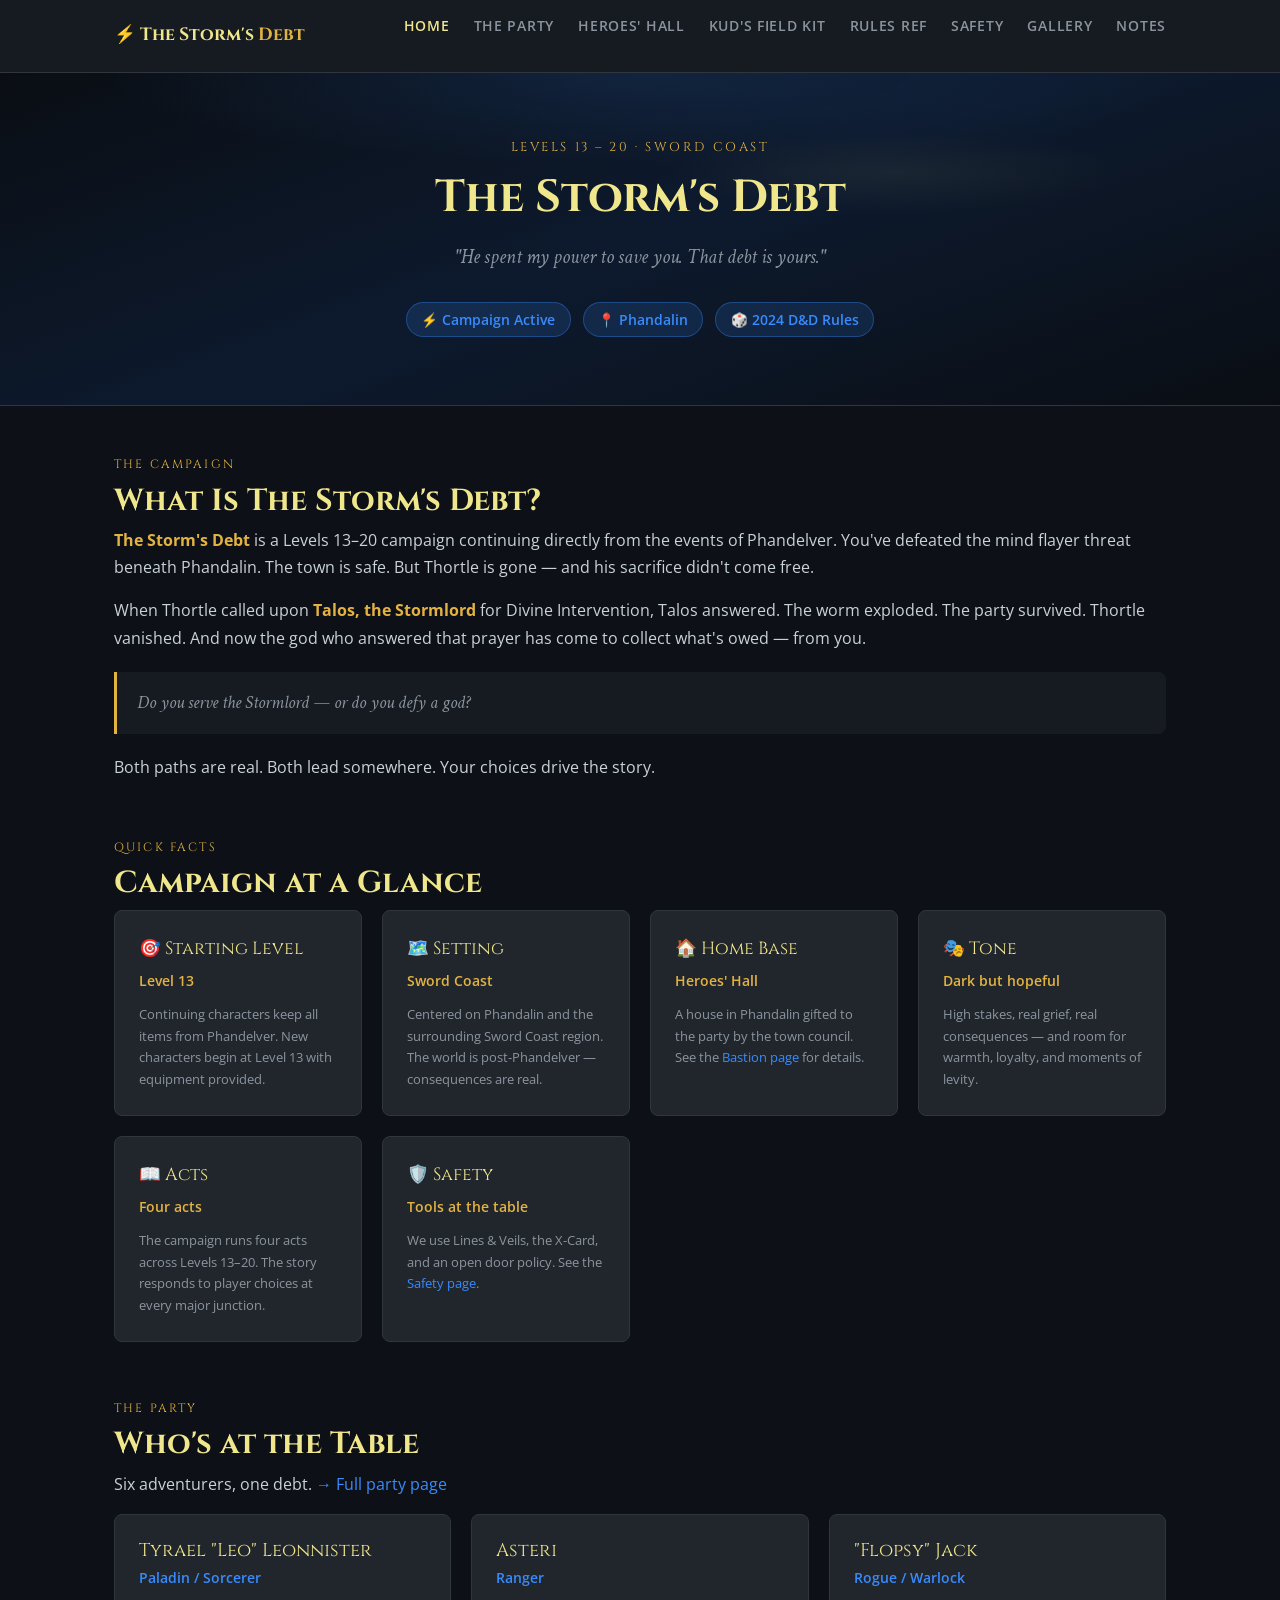
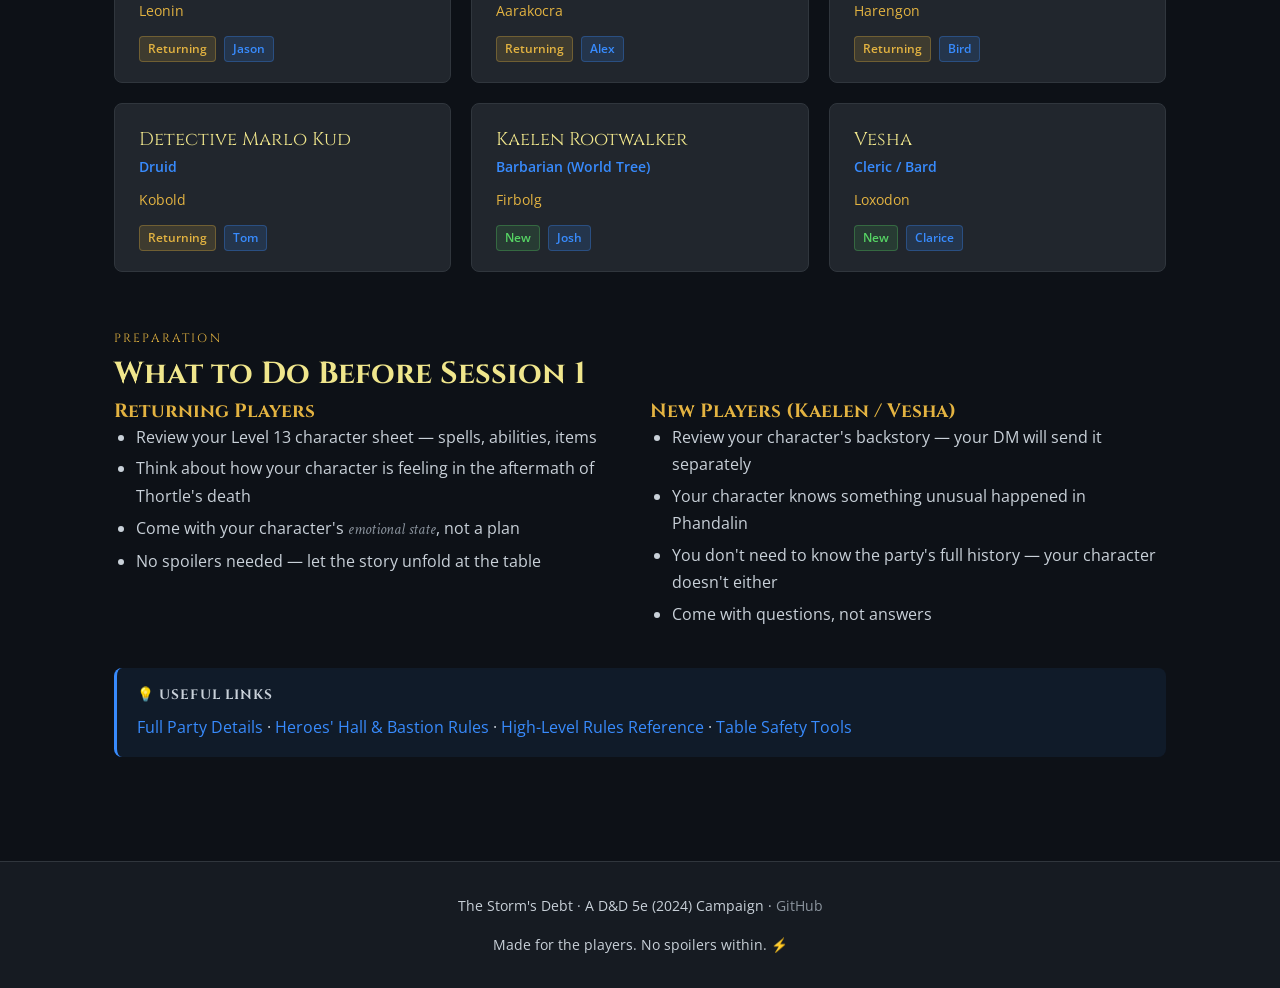
==== commit 5dd6dcba: "Add Kud's Shield Guardian field kit Co-authored-by: Copilot App <223556219+Copilot@users.noreply.git" ====
--- a/index.html
+++ b/index.html
@@ -15,6 +15,7 @@
       <li><a href="index.html" class="active">Home</a></li>
       <li><a href="party.html">The Party</a></li>
       <li><a href="bastion.html">Heroes' Hall</a></li>
+      <li><a href="kud.html">Kud's Field Kit</a></li>
       <li><a href="rules.html">Rules Ref</a></li>
       <li><a href="safety.html">Safety</a></li>
       <li><a href="gallery.html">Gallery</a></li>
--- a/style.css
+++ b/style.css
@@ -563,6 +563,59 @@
 .mb-1  { margin-bottom: .5rem; }
 .mb-2  { margin-bottom: 1rem; }
 
+/* ── Field Kit ─────────────────────────────────────────────────── */
+.button-row { display: flex; flex-wrap: wrap; gap: .5rem; align-items: center; }
+
+.button {
+  border: 1px solid var(--border);
+  border-radius: 6px;
+  padding: .5rem .8rem;
+  color: var(--text);
+  background: var(--surface);
+  font: inherit;
+  font-size: .85rem;
+  font-weight: 600;
+  cursor: pointer;
+  transition: background .2s, border-color .2s, color .2s;
+}
+
+.button:hover { border-color: var(--lightning); color: var(--lightning); }
+.button-primary { background: rgba(56,139,253,.16); border-color: rgba(56,139,253,.45); color: #8cbcff; }
+.button-danger { background: rgba(248,81,73,.12); border-color: rgba(248,81,73,.4); color: #ff8d86; }
+.button-success { background: rgba(86,211,100,.12); border-color: rgba(86,211,100,.4); color: #8ee99a; }
+.button-quiet { color: var(--text-muted); }
+
+.form-grid { display: grid; grid-template-columns: repeat(auto-fit, minmax(180px, 1fr)); gap: 1rem; }
+.form-row { display: flex; flex-direction: column; gap: .35rem; margin-top: 1rem; }
+.form-grid .form-row { margin-top: 0; }
+.form-row label { color: var(--gold); font-size: .8rem; font-weight: 600; }
+.form-row input, .form-row select {
+  width: 100%;
+  border: 1px solid var(--border);
+  border-radius: 5px;
+  padding: .55rem .65rem;
+  background: var(--surface);
+  color: var(--text);
+  font: inherit;
+}
+.form-row input:focus, .form-row select:focus { outline: 2px solid rgba(56,139,253,.5); border-color: var(--accent); }
+.inline-control { display: flex; gap: .4rem; flex-wrap: wrap; }
+.inline-control input { flex: 1 1 90px; min-width: 90px; }
+.health-display { display: flex; align-items: baseline; gap: .4rem; margin: .5rem 0 .75rem; }
+.health-current { font-family: 'Cinzel', serif; font-size: 2.5rem; color: var(--lightning); }
+.health-max-label { color: var(--text-muted); }
+.health-bar { height: 10px; overflow: hidden; border-radius: 5px; background: var(--surface); border: 1px solid var(--border); }
+.health-bar span { display: block; height: 100%; width: 100%; background: var(--success); transition: width .2s, background .2s; }
+.health-bar span.health-critical { background: var(--danger); }
+.compact-table { margin-top: .75rem; }
+.compact-table th, .compact-table td { padding: .5rem .7rem; }
+.roll-log { display: flex; flex-direction: column; gap: .5rem; }
+.roll-entry { display: grid; grid-template-columns: minmax(150px, 1fr) auto 1.5fr; align-items: center; gap: .75rem; padding: .7rem .9rem; border: 1px solid var(--border); border-radius: 6px; background: var(--card); font-size: .85rem; }
+.roll-result { color: var(--lightning); font-weight: 700; white-space: nowrap; }
+.roll-damage { color: var(--text-muted); }
+.roll-critical .roll-result { color: var(--success); }
+.roll-fumble .roll-result { color: var(--danger); }
+
 /* ── Responsive ───────────────────────────────────────────────── */
 @media (max-width: 600px) {
   .nav-links { gap: .75rem; }
@@ -571,4 +624,5 @@
   .container { padding: 2rem 1rem; }
   table { font-size: .8rem; }
   th, td { padding: .6rem .75rem; }
-}
+  .roll-entry { grid-template-columns: 1fr; gap: .15rem; }
+}
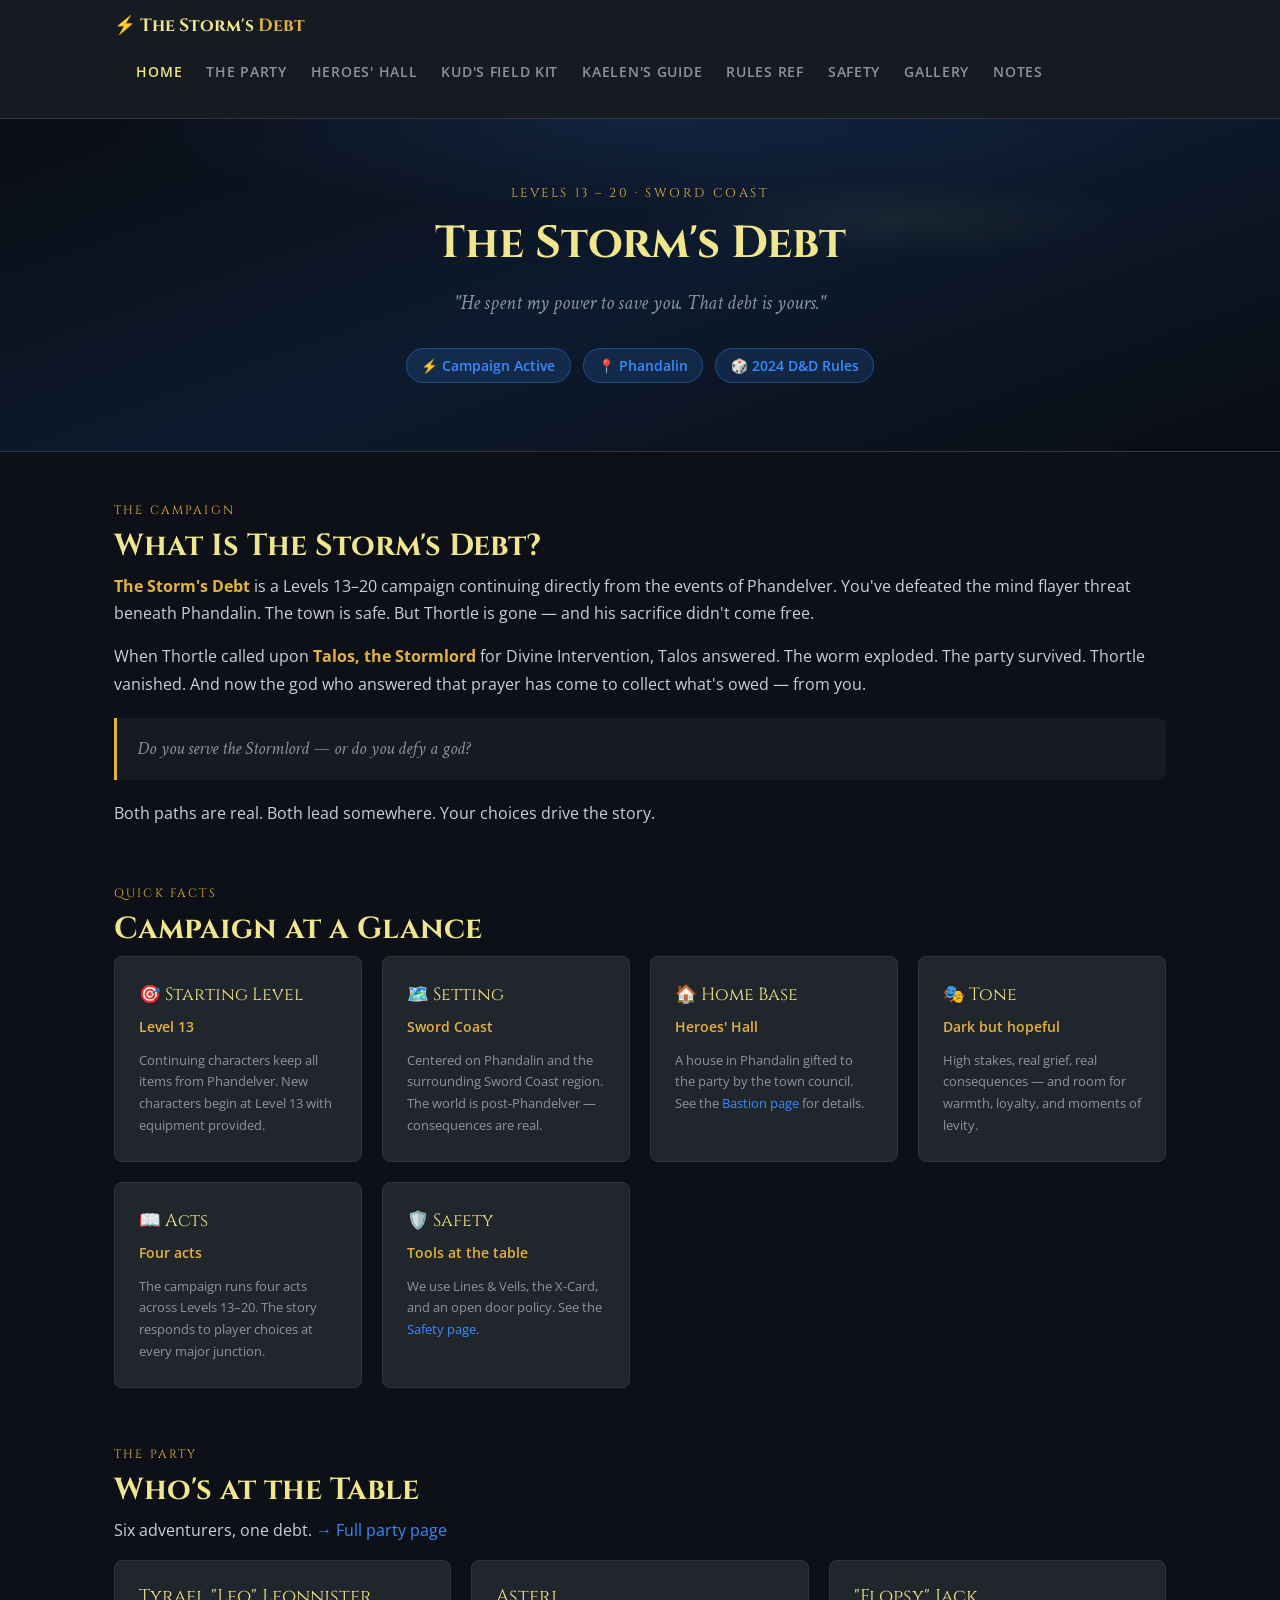
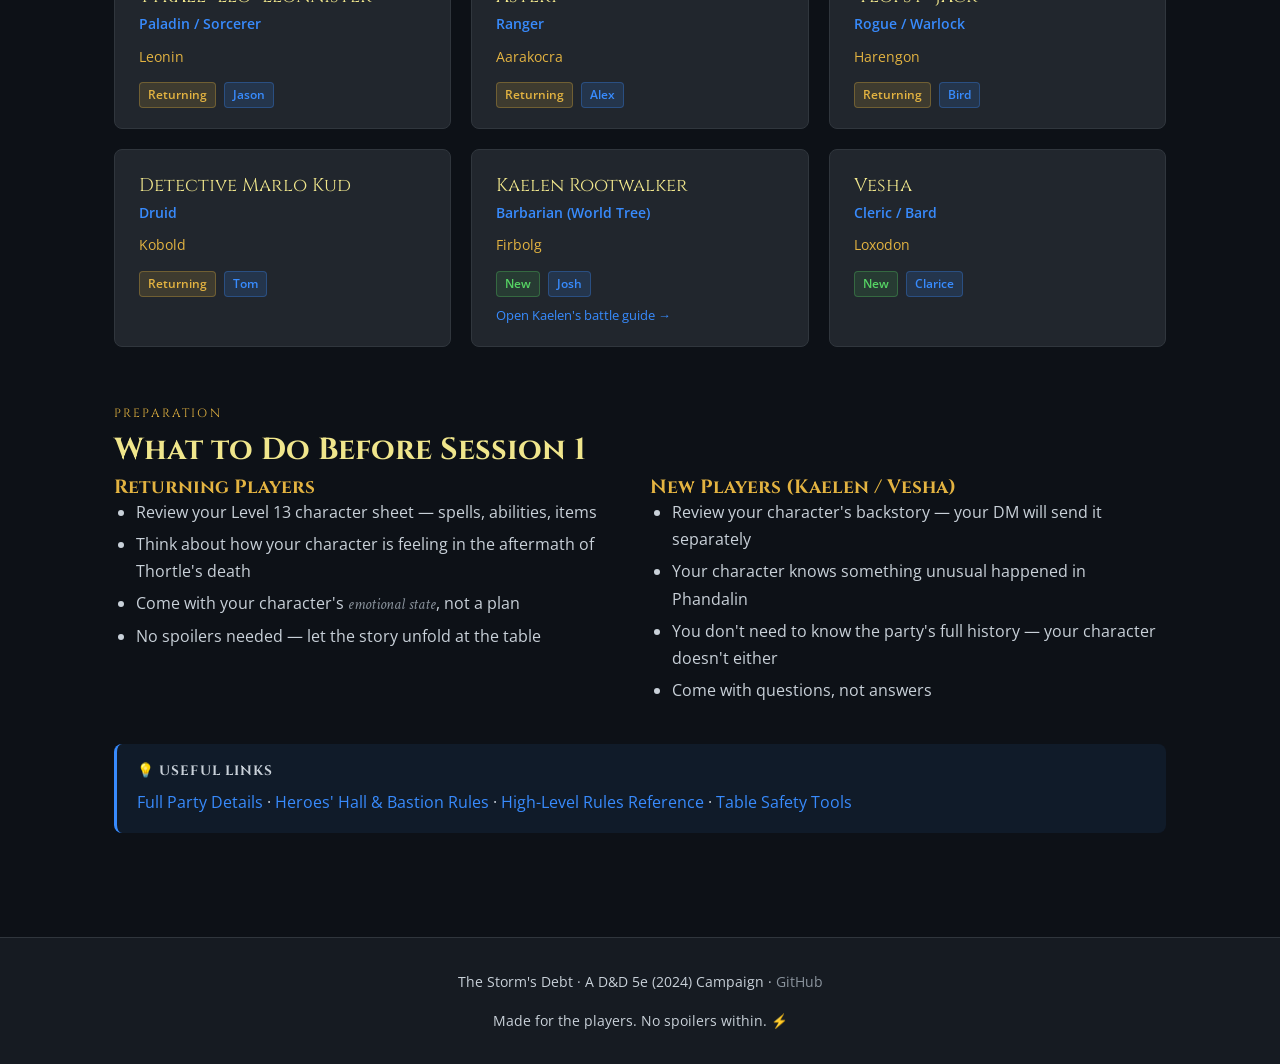
==== commit 0ca7e227: "Add Kaelen battle guide Create a print-friendly character reference that organizes Kaelen's attacks," ====
--- a/index.html
+++ b/index.html
@@ -16,6 +16,7 @@
       <li><a href="party.html">The Party</a></li>
       <li><a href="bastion.html">Heroes' Hall</a></li>
       <li><a href="kud.html">Kud's Field Kit</a></li>
+      <li><a href="kaelen.html">Kaelen's Guide</a></li>
       <li><a href="rules.html">Rules Ref</a></li>
       <li><a href="safety.html">Safety</a></li>
       <li><a href="gallery.html">Gallery</a></li>
@@ -143,6 +144,7 @@
         <div class="char-race">Firbolg</div>
         <span class="badge-green badge">New</span>
         <span class="badge-blue badge">Josh</span>
+        <p class="card-meta mt-1"><a href="kaelen.html">Open Kaelen's battle guide →</a></p>
       </div>
       <div class="char-card">
         <div class="char-name">Vesha</div>
--- a/style.css
+++ b/style.css
@@ -440,16 +440,387 @@
   image-rendering: auto;
 }
 
+.character-guide-link {
+  color: var(--lightning);
+  background: rgba(240,230,140,.08);
+  border-color: rgba(240,230,140,.35);
+}
+
+/* ── Kaelen Ability Guide ────────────────────────────────────── */
+.ability-page {
+  background:
+    radial-gradient(circle at 15% 20%, rgba(86,211,100,.08), transparent 26rem),
+    radial-gradient(circle at 85% 10%, rgba(227,179,65,.07), transparent 24rem),
+    var(--bg);
+}
+
+.kaelen-header {
+  border-bottom: 1px solid rgba(86,211,100,.3);
+  background: linear-gradient(135deg, #101b17, #18251d 55%, #151a17);
+  padding: 2rem 1.5rem;
+}
+
+.kaelen-header-inner {
+  max-width: 1100px;
+  margin: 0 auto;
+  display: flex;
+  align-items: center;
+  justify-content: space-between;
+  gap: 1.5rem;
+}
+
+.kaelen-tagline {
+  color: var(--text-muted);
+  font-family: 'Crimson Text', serif;
+  font-size: 1.15rem;
+  font-style: italic;
+  margin: .4rem 0 0;
+}
+
+.kaelen-header-actions {
+  display: flex;
+  align-items: center;
+  justify-content: flex-end;
+  gap: .75rem;
+  flex-wrap: wrap;
+}
+
+.kaelen-header-actions .ddb-link { margin-top: 0; }
+
+.print-button {
+  background: rgba(86,211,100,.12);
+  border: 1px solid rgba(86,211,100,.4);
+  border-radius: 6px;
+  color: #8ee99a;
+  cursor: pointer;
+  font: inherit;
+  font-size: .8rem;
+  font-weight: 700;
+  padding: .42rem .75rem;
+}
+
+.print-button:hover {
+  border-color: var(--success);
+  color: #b2f5ba;
+}
+
+.ability-sheet {
+  max-width: 1180px;
+  margin: 0 auto;
+  padding: 1.5rem;
+}
+
+.stat-strip {
+  display: grid;
+  grid-template-columns: repeat(7, 1fr);
+  gap: .55rem;
+  margin-bottom: 1rem;
+}
+
+.stat-strip div {
+  background: var(--surface);
+  border: 1px solid var(--border);
+  border-radius: var(--radius);
+  padding: .65rem .5rem;
+  text-align: center;
+}
+
+.stat-strip span {
+  display: block;
+  color: var(--text-muted);
+  font-size: .66rem;
+  font-weight: 700;
+  letter-spacing: .08em;
+  text-transform: uppercase;
+}
+
+.stat-strip strong {
+  display: block;
+  color: var(--lightning);
+  font-family: 'Cinzel', serif;
+  font-size: 1rem;
+}
+
+.turn-card {
+  background: linear-gradient(90deg, rgba(86,211,100,.1), rgba(227,179,65,.06));
+  border: 1px solid rgba(86,211,100,.35);
+  border-radius: var(--radius);
+  margin-bottom: 1rem;
+  padding: .85rem 1rem;
+}
+
+.turn-flow {
+  display: grid;
+  grid-template-columns: repeat(5, 1fr);
+  gap: .65rem;
+  list-style-position: inside;
+  margin: 0;
+  padding: 0;
+}
+
+.turn-flow li {
+  border-left: 2px solid rgba(86,211,100,.45);
+  color: var(--text-muted);
+  font-size: .78rem;
+  line-height: 1.45;
+  margin: 0;
+  padding-left: .55rem;
+}
+
+.turn-flow strong { color: var(--text); }
+
+.ability-grid {
+  display: grid;
+  grid-template-columns: repeat(2, minmax(0, 1fr));
+  gap: 1rem;
+}
+
+.ability-panel {
+  background: rgba(22,27,34,.94);
+  border: 1px solid var(--border);
+  border-radius: 10px;
+  padding: 1rem;
+  break-inside: avoid;
+}
+
+.ability-attacks { border-top: 3px solid #f0883e; }
+.ability-defenses { border-top: 3px solid var(--accent); }
+.ability-healing { border-top: 3px solid var(--success); }
+.ability-reactions { border-top: 3px solid #bc8cff; }
+
+.ability-heading {
+  display: flex;
+  align-items: center;
+  gap: .65rem;
+  margin-bottom: .7rem;
+}
+
+.ability-heading .section-label { margin-bottom: .12rem; }
+.ability-heading h2 { font-size: 1.25rem; margin: 0; }
+
+.ability-icon {
+  display: grid;
+  place-items: center;
+  width: 2.15rem;
+  height: 2.15rem;
+  border: 1px solid var(--border);
+  border-radius: 50%;
+  background: var(--card);
+  color: var(--lightning);
+  font-size: 1.1rem;
+  flex: 0 0 auto;
+}
+
+.ability-item {
+  border-top: 1px solid var(--border);
+  padding: .65rem 0;
+}
+
+.ability-item:first-of-type { border-top: 0; }
+
+.ability-item p {
+  font-size: .8rem;
+  line-height: 1.48;
+  margin-bottom: .25rem;
+}
+
+.ability-item.compact { padding-bottom: 0; }
+
+.ability-featured {
+  background: rgba(255,255,255,.025);
+  border: 1px solid rgba(240,230,140,.18) !important;
+  border-radius: 6px;
+  margin: 0 -.35rem .25rem;
+  padding: .65rem;
+}
+
+.ability-name {
+  display: flex;
+  align-items: baseline;
+  justify-content: space-between;
+  gap: .75rem;
+  margin-bottom: .25rem;
+}
+
+.ability-name strong {
+  color: var(--lightning);
+  font-family: 'Cinzel', serif;
+  font-size: .88rem;
+}
+
+.ability-name span {
+  color: var(--text-muted);
+  font-size: .68rem;
+  font-weight: 700;
+  text-align: right;
+  text-transform: uppercase;
+}
+
+.ability-note {
+  color: var(--text-muted);
+  font-size: .73rem !important;
+}
+
+.choice-grid {
+  display: grid;
+  grid-template-columns: repeat(2, minmax(0, 1fr));
+  gap: .3rem .75rem;
+  color: var(--text-muted);
+  font-size: .72rem;
+  line-height: 1.4;
+}
+
+.choice-grid b { color: var(--gold); }
+
+.panel-reminder {
+  background: rgba(255,255,255,.03);
+  border-radius: 5px;
+  color: var(--text-muted);
+  font-size: .75rem;
+  margin-top: .6rem;
+  padding: .6rem .7rem;
+}
+
+.quick-reminders {
+  display: grid;
+  grid-template-columns: repeat(3, 1fr);
+  gap: .75rem;
+  margin-top: 1rem;
+}
+
+.quick-reminders div {
+  background: var(--card);
+  border: 1px solid var(--border);
+  border-radius: var(--radius);
+  padding: .7rem .8rem;
+}
+
+.quick-reminders strong {
+  display: block;
+  font-family: 'Cinzel', serif;
+  font-size: .78rem;
+}
+
+.quick-reminders span {
+  color: var(--text-muted);
+  display: block;
+  font-size: .7rem;
+  line-height: 1.4;
+  margin-top: .2rem;
+}
+
+@media (max-width: 850px) {
+  .kaelen-header-inner { align-items: flex-start; flex-direction: column; }
+  .kaelen-header-actions { justify-content: flex-start; }
+  .stat-strip { grid-template-columns: repeat(4, 1fr); }
+  .turn-flow { grid-template-columns: 1fr; }
+  .ability-grid { grid-template-columns: 1fr; }
+}
+
+@media (max-width: 500px) {
+  .stat-strip { grid-template-columns: repeat(2, 1fr); }
+  .choice-grid, .quick-reminders { grid-template-columns: 1fr; }
+}
+
+@media print {
+  @page { size: landscape; margin: .2in; }
+  .ability-page { background: #fff; color: #111; font-size: 8px; }
+  .ability-page .site-nav,
+  .ability-page .site-footer,
+  .kaelen-header-actions { display: none; }
+  .kaelen-header {
+    background: none;
+    border-color: #888;
+    padding: 0 0 .06in;
+  }
+  .kaelen-header h1 { font-size: 18px; }
+  .kaelen-tagline { display: none; }
+  .kaelen-header h1,
+  .ability-page h2,
+  .ability-page strong,
+  .ability-name strong { color: #111; }
+  .kaelen-tagline,
+  .ability-page p,
+  .turn-flow li,
+  .ability-note,
+  .panel-reminder,
+  .quick-reminders span { color: #333; }
+  .ability-sheet { max-width: none; padding: .06in 0 0; }
+  .stat-strip { gap: .035in; margin-bottom: .045in; }
+  .stat-strip div { background: none; border-color: #aaa; padding: .025in; }
+  .stat-strip span { color: #444; }
+  .stat-strip strong { color: #111; font-size: 8px; }
+  .turn-card { background: none; border-color: #777; margin-bottom: .045in; padding: .035in; }
+  .turn-flow { gap: .035in; }
+  .turn-flow li { color: #222; font-size: 6.2px; line-height: 1.2; }
+  .ability-grid { grid-template-columns: repeat(4, minmax(0, 1fr)); gap: .045in; }
+  .ability-panel { background: none; border-color: #777; padding: .045in; }
+  .ability-heading { margin-bottom: .015in; }
+  .ability-heading h2 { font-size: 9px; }
+  .ability-icon { display: none; }
+  .ability-item { border-color: #bbb; padding: .02in 0; }
+  .ability-featured { background: none; border-color: #999 !important; padding: .025in; }
+  .ability-item p { color: #222; font-size: 6.2px; line-height: 1.18; margin-bottom: .012in; }
+  .ability-name { gap: .03in; margin-bottom: .01in; }
+  .ability-name strong { font-size: 6.8px; }
+  .ability-name span, .choice-grid, .panel-reminder { color: #333; font-size: 5.7px; line-height: 1.18; }
+  .choice-grid { grid-template-columns: 1fr; gap: .01in; }
+  .panel-reminder { margin-top: .025in; padding: .025in; }
+  .quick-reminders { gap: .035in; margin-top: .04in; }
+  .quick-reminders div { background: none; border-color: #999; padding: .025in; }
+  .quick-reminders strong { font-size: 6.5px; }
+  .quick-reminders span { font-size: 5.8px; line-height: 1.18; }
+  .section-label { color: #333; }
+}
+
 /* ── Gallery ──────────────────────────────────────────────────── */
-.gallery-masonry {
-  columns: 3;
-  column-gap: 1rem;
+.gallery-timeline {
   margin-top: 1.5rem;
+  display: flex;
+  flex-direction: column;
+  gap: 2rem;
+}
+
+.gallery-date-group {
+  display: flex;
+  flex-direction: column;
+  gap: .9rem;
+}
+
+.gallery-date-header {
+  display: flex;
+  align-items: center;
+  gap: .85rem;
+  font-family: 'Cinzel', serif;
+  font-size: 1rem;
+  letter-spacing: .04em;
+  color: var(--gold);
+  margin: 0;
+}
+
+.gallery-date-header::after {
+  content: '';
+  flex: 1;
+  height: 1px;
+  background: linear-gradient(90deg, var(--border), transparent);
+}
+
+.gallery-date-count {
+  font-family: inherit;
+  font-size: .75rem;
+  font-weight: 400;
+  color: var(--text-muted);
+  white-space: nowrap;
+}
+
+.gallery-grid {
+  display: grid;
+  grid-template-columns: repeat(auto-fill, minmax(150px, 180px));
+  justify-content: start;
+  gap: 1rem;
 }
 
 .gallery-item {
-  break-inside: avoid;
-  margin-bottom: 1rem;
   border-radius: var(--radius);
   overflow: hidden;
   border: 1px solid var(--border);
@@ -457,6 +828,7 @@
   cursor: pointer;
   transition: border-color .2s, transform .2s, box-shadow .2s;
   position: relative;
+  aspect-ratio: 1 / 1;
 }
 
 .gallery-item:hover {
@@ -467,7 +839,9 @@
 
 .gallery-item img {
   width: 100%;
+  height: 100%;
   display: block;
+  object-fit: cover;
   transition: filter .3s;
 }
 
@@ -536,6 +910,36 @@
 
 .lightbox-close:hover { color: var(--lightning); }
 
+.lightbox-nav {
+  position: absolute;
+  top: 50%;
+  transform: translateY(-50%);
+  background: rgba(0,0,0,.4);
+  border: 1px solid var(--border);
+  color: var(--text-muted);
+  font-size: 2rem;
+  line-height: 1;
+  width: 3rem;
+  height: 3rem;
+  border-radius: 50%;
+  cursor: pointer;
+  transition: color .2s, background .2s;
+  display: flex;
+  align-items: center;
+  justify-content: center;
+}
+
+.lightbox-nav:hover { color: var(--lightning); background: rgba(0,0,0,.65); }
+
+.lightbox-prev { left: 1.5rem; }
+.lightbox-next { right: 1.5rem; }
+
+@media (max-width: 600px) {
+  .lightbox-nav { width: 2.25rem; height: 2.25rem; font-size: 1.5rem; }
+  .lightbox-prev { left: .5rem; }
+  .lightbox-next { right: .5rem; }
+}
+
 .lightbox-caption {
   margin-top: 1rem;
   font-family: 'Cinzel', serif;
@@ -544,11 +948,12 @@
 }
 
 @media (max-width: 900px) {
-  .gallery-masonry { columns: 2; }
+  .gallery-grid { grid-template-columns: repeat(auto-fill, minmax(120px, 150px)); }
 }
 
 @media (max-width: 500px) {
-  .gallery-masonry { columns: 1; }
+  .gallery-grid { grid-template-columns: repeat(2, 1fr); gap: .6rem; }
+  .gallery-date-header { font-size: .85rem; }
 }
 
 /* ── Utility ──────────────────────────────────────────────────── */
@@ -587,6 +992,7 @@
 
 .form-grid { display: grid; grid-template-columns: repeat(auto-fit, minmax(180px, 1fr)); gap: 1rem; }
 .form-row { display: flex; flex-direction: column; gap: .35rem; margin-top: 1rem; }
+.form-row[hidden] { display: none; }
 .form-grid .form-row { margin-top: 0; }
 .form-row label { color: var(--gold); font-size: .8rem; font-weight: 600; }
 .form-row input, .form-row select {
@@ -602,6 +1008,9 @@
 .inline-control { display: flex; gap: .4rem; flex-wrap: wrap; }
 .inline-control input { flex: 1 1 90px; min-width: 90px; }
 .health-display { display: flex; align-items: baseline; gap: .4rem; margin: .5rem 0 .75rem; }
+.health-title-row { display: flex; align-items: baseline; justify-content: space-between; gap: 1rem; }
+.health-title-row .card-title { margin-bottom: 0; }
+.health-ac { text-align: right; }
 .health-current { font-family: 'Cinzel', serif; font-size: 2.5rem; color: var(--lightning); }
 .health-max-label { color: var(--text-muted); }
 .health-bar { height: 10px; overflow: hidden; border-radius: 5px; background: var(--surface); border: 1px solid var(--border); }
@@ -609,12 +1018,35 @@
 .health-bar span.health-critical { background: var(--danger); }
 .compact-table { margin-top: .75rem; }
 .compact-table th, .compact-table td { padding: .5rem .7rem; }
+.roll-log-header { display: flex; align-items: center; justify-content: space-between; gap: 1rem; }
 .roll-log { display: flex; flex-direction: column; gap: .5rem; }
-.roll-entry { display: grid; grid-template-columns: minmax(150px, 1fr) auto 1.5fr; align-items: center; gap: .75rem; padding: .7rem .9rem; border: 1px solid var(--border); border-radius: 6px; background: var(--card); font-size: .85rem; }
-.roll-result { color: var(--lightning); font-weight: 700; white-space: nowrap; }
-.roll-damage { color: var(--text-muted); }
-.roll-critical .roll-result { color: var(--success); }
-.roll-fumble .roll-result { color: var(--danger); }
+.roll-entry {
+  padding: .7rem .9rem;
+  border: 1px solid var(--border);
+  border-left: 3px solid var(--border);
+  border-radius: 6px;
+  background: var(--card);
+  font-size: .85rem;
+}
+.roll-entry.roll-critical { border-left-color: var(--success); }
+.roll-entry.roll-fumble { border-left-color: var(--danger); }
+.roll-name { font-family: 'Cinzel', serif; font-size: .85rem; color: var(--lightning); margin-bottom: .4rem; }
+.roll-attack-line, .roll-damage-line { display: flex; align-items: baseline; gap: .5rem; margin-top: .15rem; }
+.roll-attack-total, .roll-damage-total { font-family: 'Cinzel', serif; font-weight: 700; font-size: 1.3rem; color: var(--text); min-width: 2ch; }
+.roll-entry.roll-critical .roll-attack-total,
+.roll-entry.roll-critical .roll-damage-total { color: var(--success); }
+.roll-entry.roll-fumble .roll-attack-total { color: var(--danger); }
+.roll-attack-total.roll-attack-hit { font-weight: 900; color: var(--lightning); text-decoration: underline; text-underline-offset: .15em; }
+.roll-attack-detail, .roll-damage-detail { color: var(--text-muted); font-size: .8rem; }
+.roll-part-detail { color: var(--text-muted); font-size: .78rem; }
+.roll-summary { padding: 1rem; }
+.roll-summary-title { font-family: 'Cinzel', serif; color: var(--lightning); font-size: .95rem; }
+.roll-summary-stats { display: grid; grid-template-columns: repeat(auto-fit, minmax(80px, 1fr)); gap: .75rem; margin: .75rem 0; }
+.roll-summary-stats div { display: flex; flex-direction: column; gap: .1rem; }
+.roll-summary-stats strong { font-family: 'Cinzel', serif; color: var(--text); font-size: 1.35rem; }
+.roll-summary-stats span { color: var(--text-muted); font-size: .75rem; font-weight: 600; }
+.checkbox-label { display: flex; align-items: center; gap: .5rem; color: var(--text); font-size: .85rem; font-weight: 600; cursor: pointer; }
+.checkbox-label input[type="checkbox"] { width: 1rem; height: 1rem; accent-color: var(--accent); }
 
 /* ── Responsive ───────────────────────────────────────────────── */
 @media (max-width: 600px) {
@@ -624,5 +1056,4 @@
   .container { padding: 2rem 1rem; }
   table { font-size: .8rem; }
   th, td { padding: .6rem .75rem; }
-  .roll-entry { grid-template-columns: 1fr; gap: .15rem; }
-}
+}
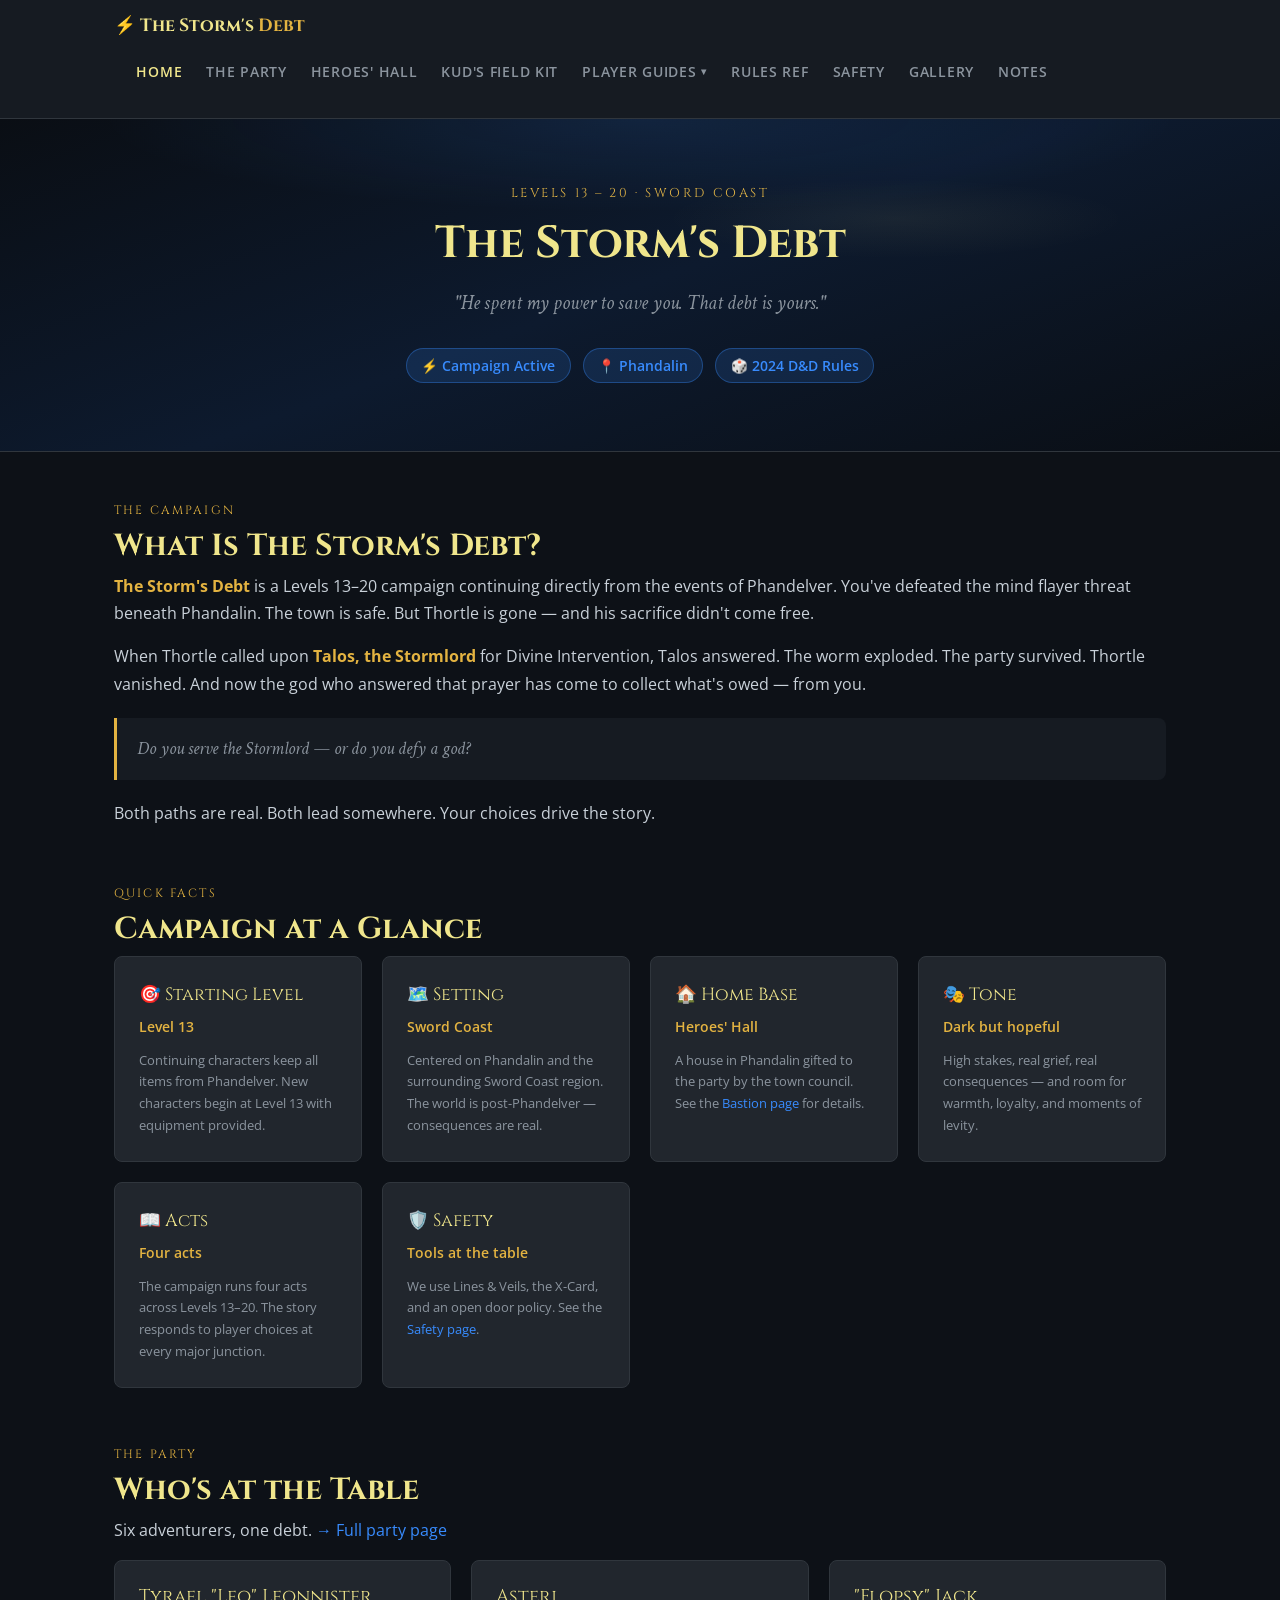
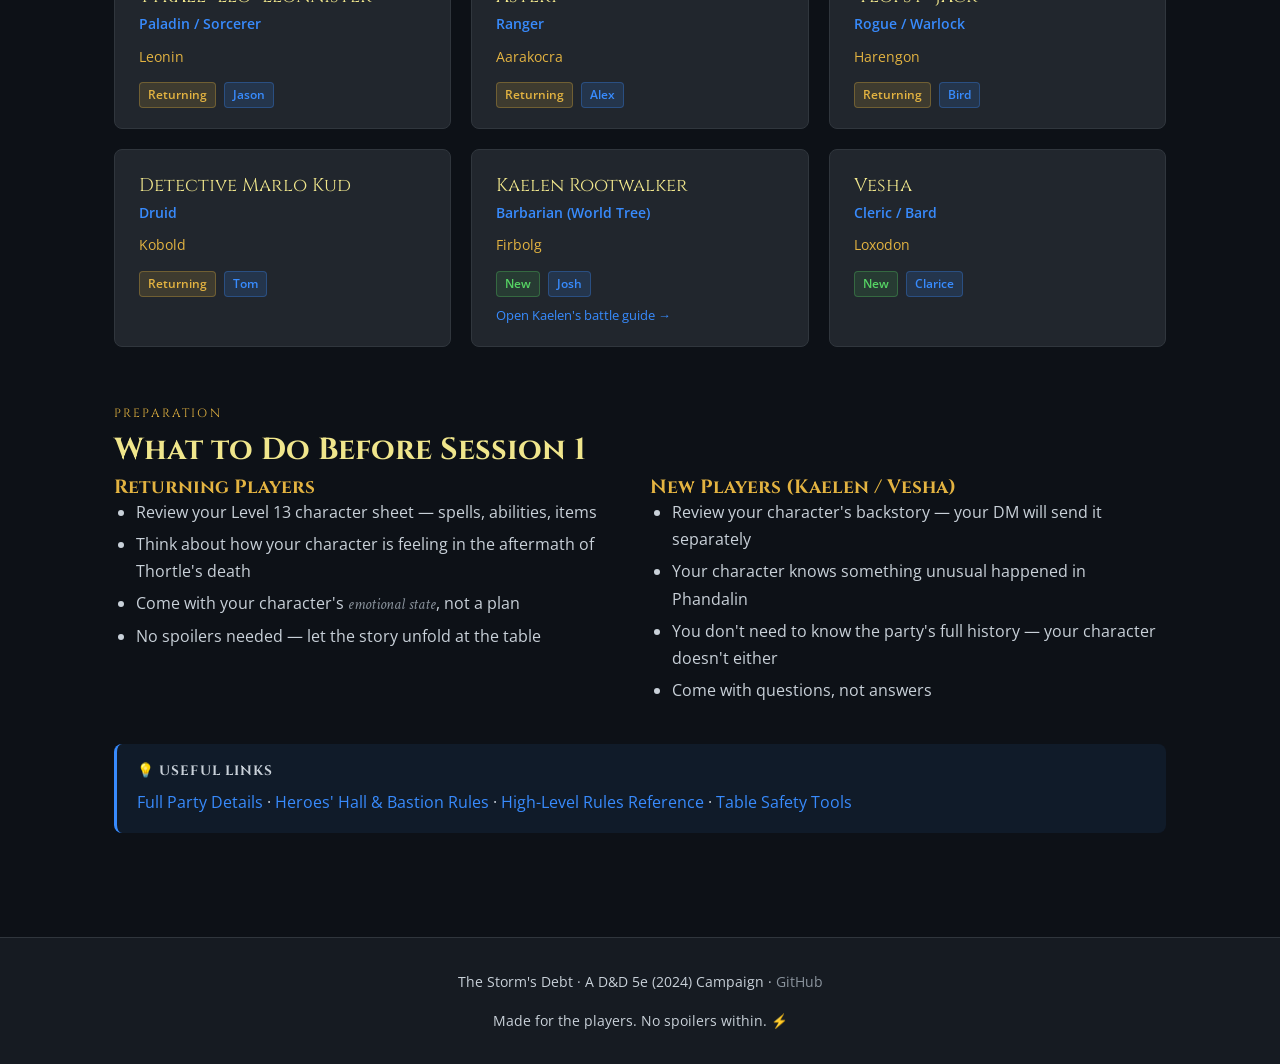
==== commit c81b8423: "Add battle guides for Jack, Marlo, Leo, Vesha, and Asteri Adds five new player battle guides matchin" ====
--- a/index.html
+++ b/index.html
@@ -16,7 +16,17 @@
       <li><a href="party.html">The Party</a></li>
       <li><a href="bastion.html">Heroes' Hall</a></li>
       <li><a href="kud.html">Kud's Field Kit</a></li>
-      <li><a href="kaelen.html">Kaelen's Guide</a></li>
+      <li class="nav-dropdown">
+        <a href="party.html" class="nav-dropdown-toggle">Player Guides <span class="nav-dropdown-caret" aria-hidden="true">&#9662;</span></a>
+        <ul class="nav-dropdown-menu">
+        <li><a href="kaelen.html">Kaelen</a></li>
+        <li><a href="leo.html">Leo</a></li>
+        <li><a href="asteri.html">Asteri</a></li>
+        <li><a href="jack.html">Jack</a></li>
+        <li><a href="marlo.html">Marlo</a></li>
+        <li><a href="vesha.html">Vesha</a></li>
+        </ul>
+      </li>
       <li><a href="rules.html">Rules Ref</a></li>
       <li><a href="safety.html">Safety</a></li>
       <li><a href="gallery.html">Gallery</a></li>
--- a/style.css
+++ b/style.css
@@ -108,6 +108,86 @@
 
 .nav-links a:hover,
 .nav-links a.active { color: var(--lightning); }
+
+.nav-dropdown {
+  position: relative;
+}
+
+.nav-dropdown-toggle {
+  display: inline-flex;
+  align-items: center;
+  gap: .3rem;
+  background: none;
+  border: none;
+  cursor: pointer;
+  font: inherit;
+  color: var(--text-muted);
+  font-size: .9rem;
+  font-weight: 600;
+  text-transform: uppercase;
+  letter-spacing: .05em;
+  padding: 0;
+  transition: color .2s;
+}
+
+.nav-dropdown-toggle:hover,
+.nav-dropdown-toggle.active,
+.nav-dropdown:hover .nav-dropdown-toggle,
+.nav-dropdown:focus-within .nav-dropdown-toggle { color: var(--lightning); }
+
+.nav-dropdown-caret {
+  font-size: .65rem;
+  transition: transform .2s;
+}
+
+.nav-dropdown:hover .nav-dropdown-caret,
+.nav-dropdown:focus-within .nav-dropdown-caret { transform: rotate(180deg); }
+
+.nav-dropdown-menu {
+  position: absolute;
+  top: 100%;
+  left: 0;
+  margin-top: .6rem;
+  min-width: 160px;
+  background: var(--card);
+  border: 1px solid var(--border);
+  border-radius: var(--radius);
+  box-shadow: 0 8px 24px rgba(0,0,0,.35);
+  list-style: none;
+  padding: .4rem;
+  opacity: 0;
+  visibility: hidden;
+  transform: translateY(-4px);
+  transition: opacity .15s, transform .15s, visibility .15s;
+  z-index: 200;
+}
+
+.nav-dropdown:hover .nav-dropdown-menu,
+.nav-dropdown:focus-within .nav-dropdown-menu {
+  opacity: 1;
+  visibility: visible;
+  transform: translateY(0);
+}
+
+.nav-dropdown-menu li { margin: 0; }
+
+.nav-dropdown-menu a {
+  display: block;
+  padding: .4rem .6rem;
+  border-radius: 6px;
+  font-size: .82rem;
+  font-weight: 600;
+  text-transform: none;
+  letter-spacing: normal;
+  white-space: nowrap;
+  color: var(--text-muted);
+}
+
+.nav-dropdown-menu a:hover,
+.nav-dropdown-menu a.active {
+  background: rgba(240,230,140,.08);
+  color: var(--lightning);
+}
 
 /* ── Hero Banner ──────────────────────────────────────────────── */
 .hero {
@@ -587,6 +667,8 @@
 .ability-defenses { border-top: 3px solid var(--accent); }
 .ability-healing { border-top: 3px solid var(--success); }
 .ability-reactions { border-top: 3px solid #bc8cff; }
+.ability-spells { border-top: 3px solid #39c5cf; }
+.ability-cc { border-top: 3px solid var(--danger); }
 
 .ability-heading {
   display: flex;
